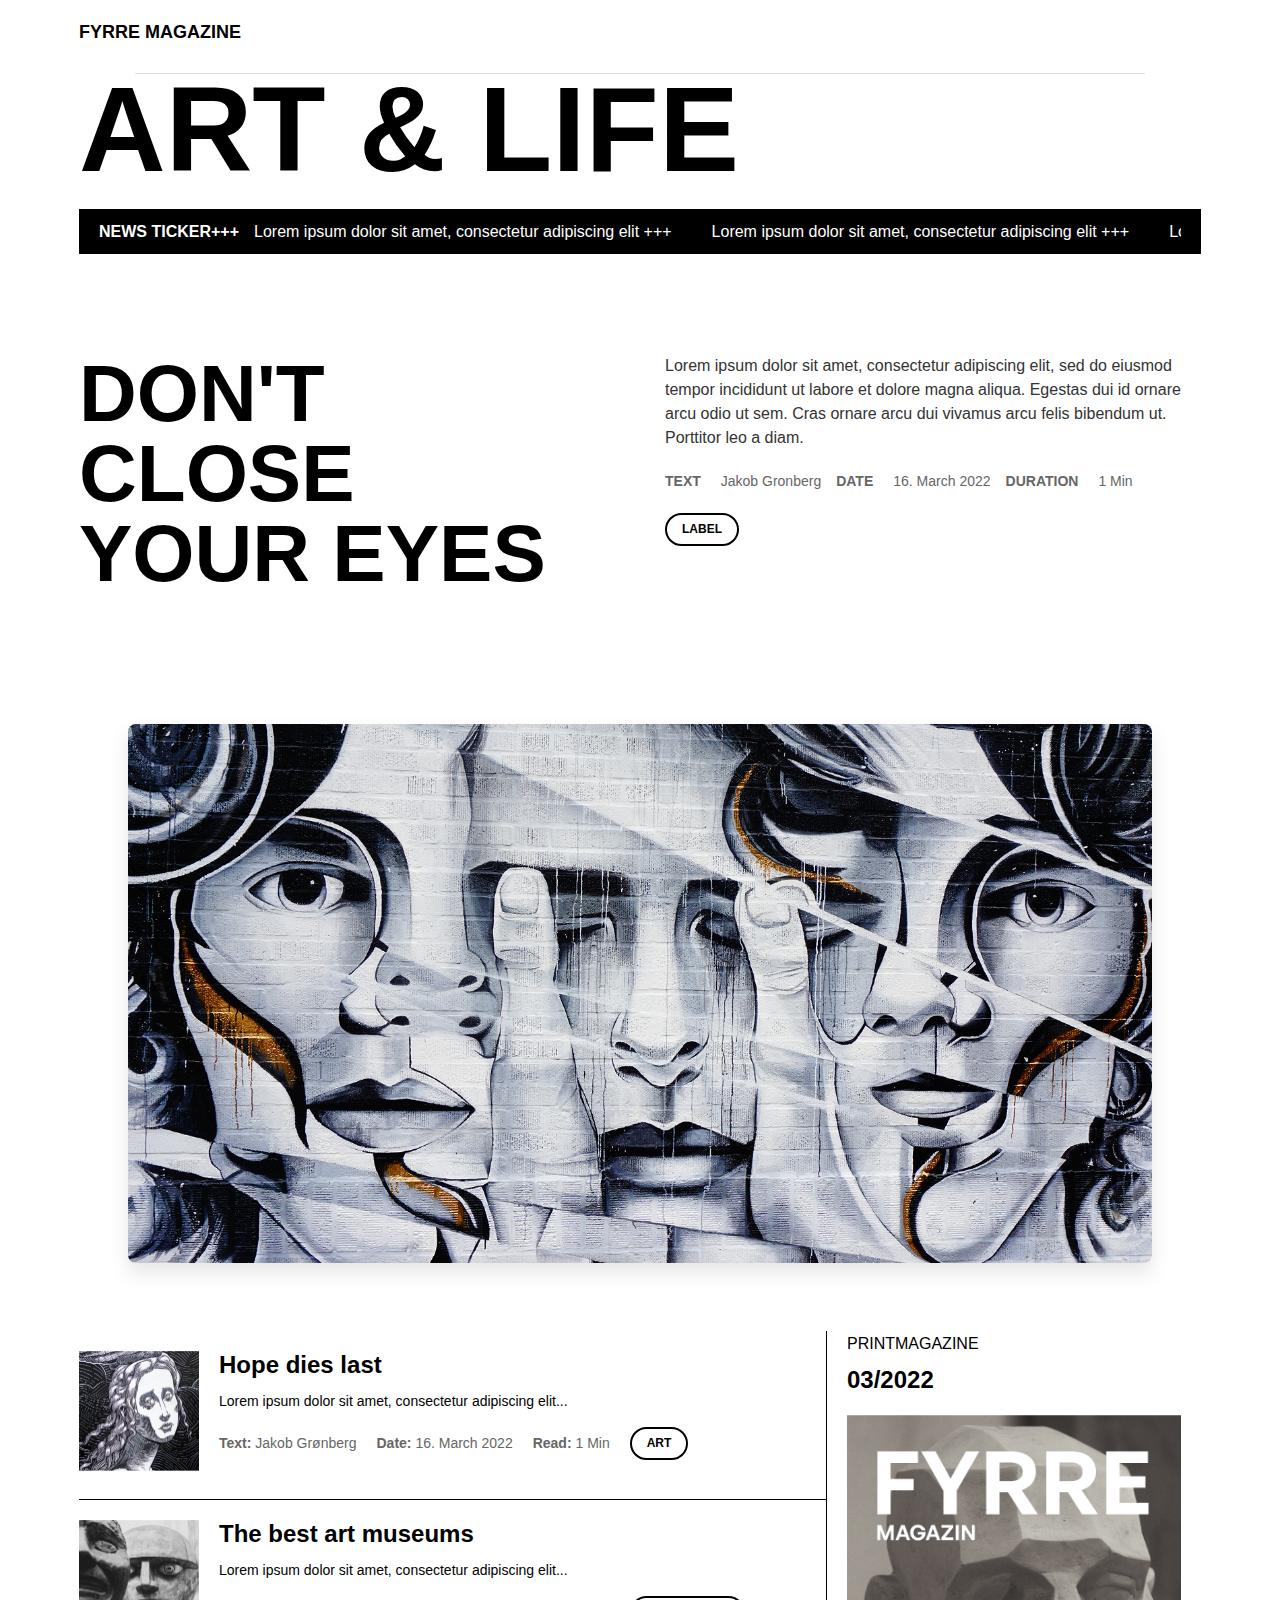
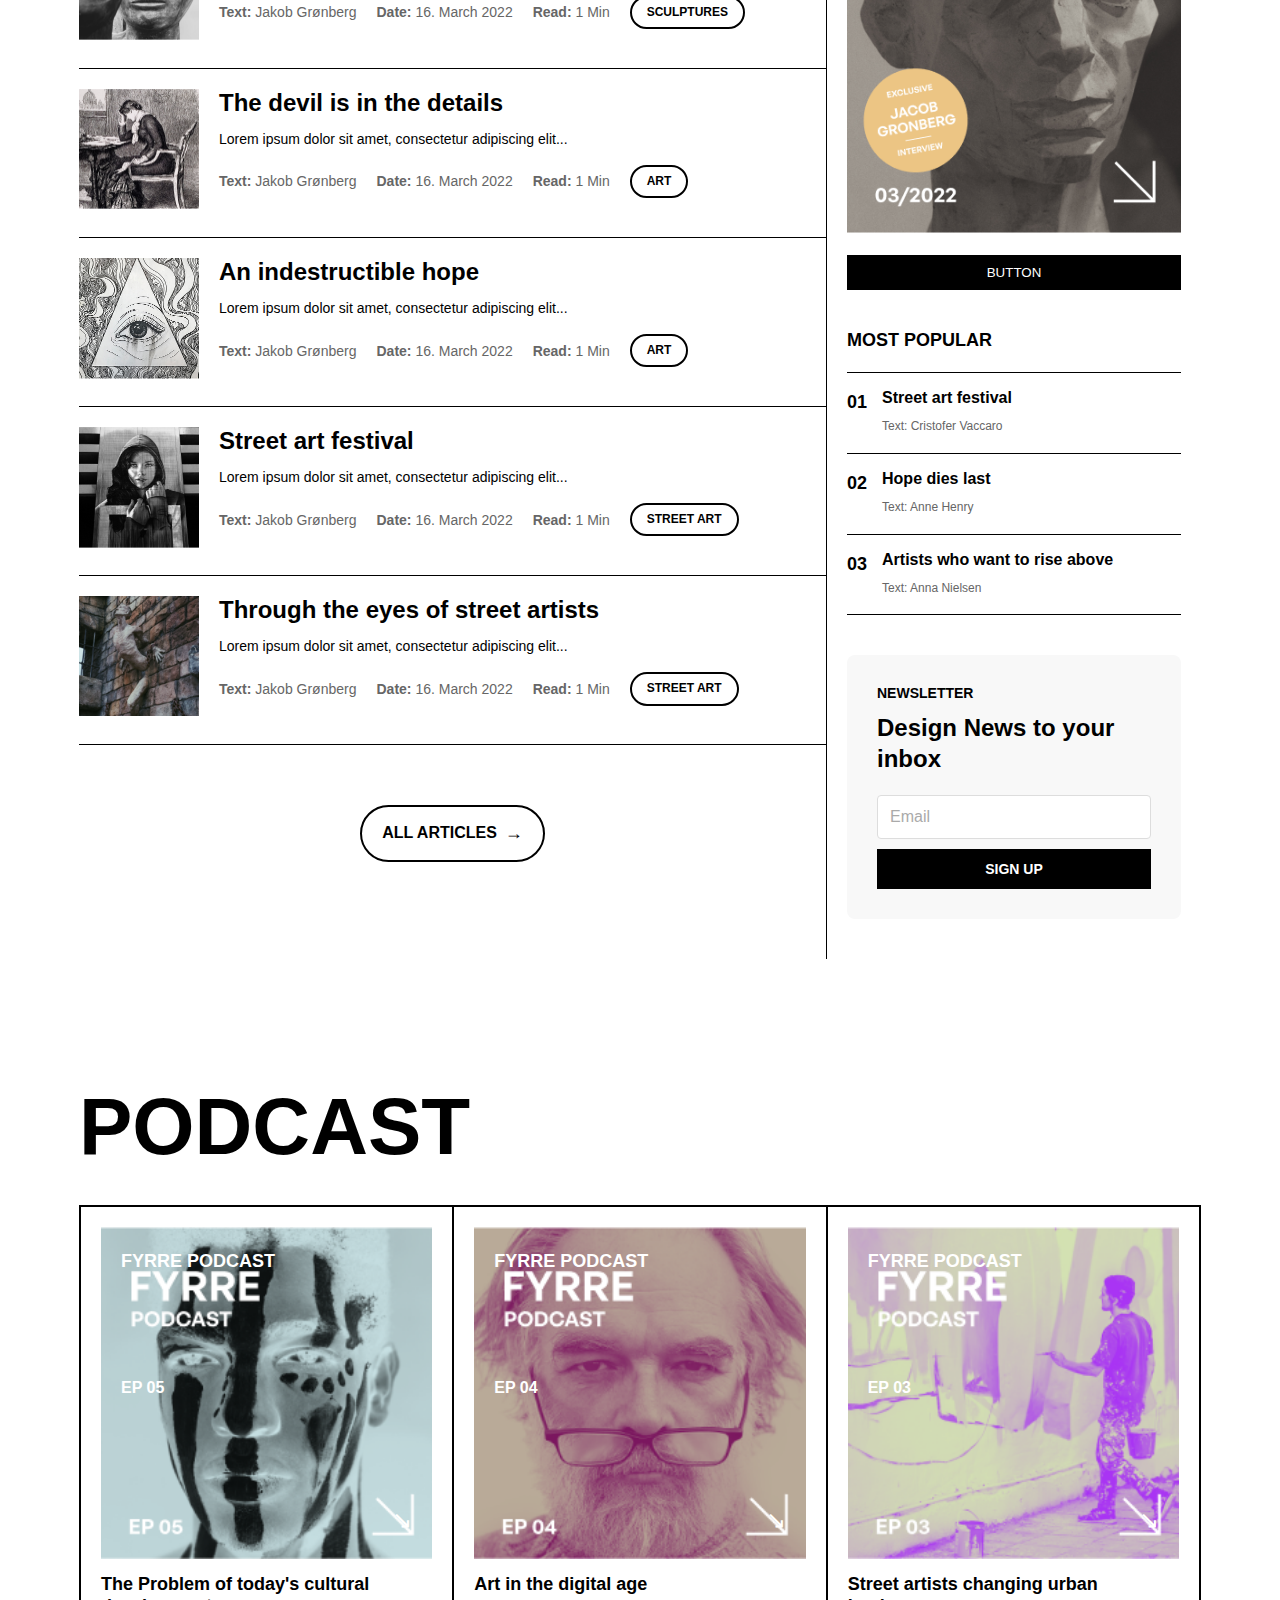
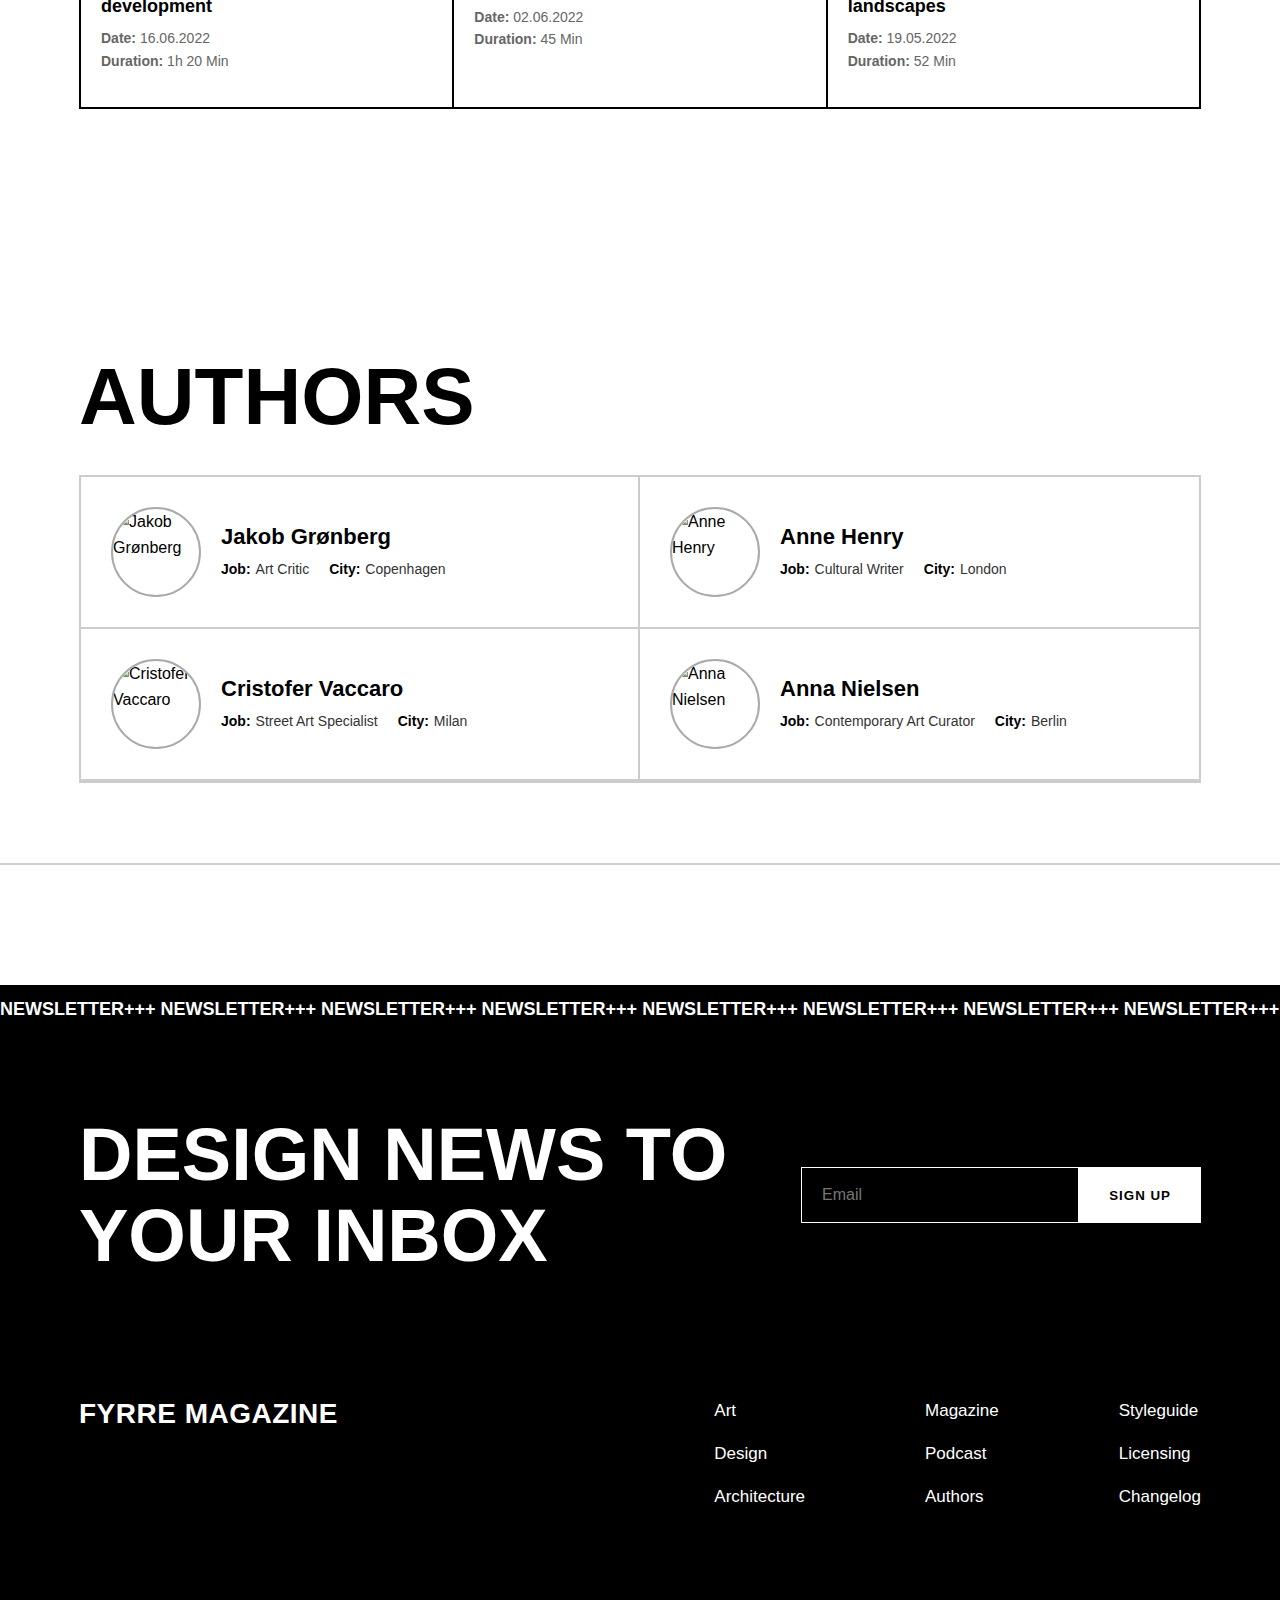
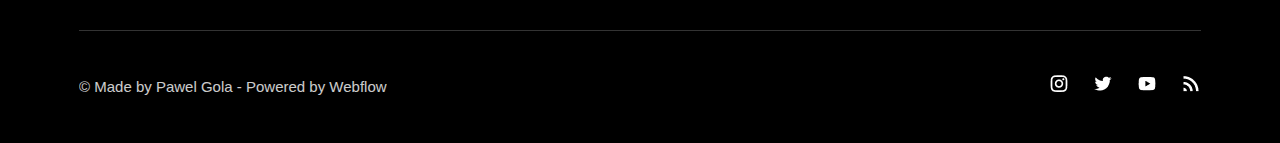
==== src/home/index.html @ f4414f81 "Update" ====
<!DOCTYPE html>
<html lang="en">
<head>
    <meta charset="UTF-8">
    <meta name="viewport" content="width=device-width, initial-scale=1.0">
    <title>FYRRE Magazine - Art & Life</title>
    <link rel="stylesheet" href="/assets/components/Footer.css">
    <link rel="stylesheet" href="https://cdnjs.cloudflare.com/ajax/libs/font-awesome/6.4.0/css/all.min.css">
    <link rel="stylesheet" href="style.css">
</head>
<body>
    <header class="site-header">
        <div class="container">
            <div class="logo">
                <h1>FYRRE MAGAZINE</h1>
            </div>
            <div class="main-title">
                <h1>ART & LIFE</h1>
            </div>
            <div class="news-ticker">
                <div class="ticker-container">
                    <div class="ticker-label">NEWS TICKER+++</div>
                    <div class="ticker-wrapper">
                        <div class="ticker-content">
                            <span>Lorem ipsum dolor sit amet, consectetur adipiscing elit +++</span>
                            <span>Lorem ipsum dolor sit amet, consectetur adipiscing elit +++</span>
                            <span>Lorem ipsum dolor sit amet, consectetur adipiscing elit +++</span>
                        </div>
                    </div>
                </div>
            </div>            
        </div>
    </header>

    <section class="lead-article">
        <div class="container">
            <div class="lead-text">
                <h1 class="headline">DON'T CLOSE<br>YOUR EYES</h1>
            </div>
            <div class="lead-content">
                <p class="article-description">
                    Lorem ipsum dolor sit amet, consectetur adipiscing elit, sed do eiusmod tempor incididunt 
                    ut labore et dolore magna aliqua. Egestas dui id ornare arcu odio ut sem. Cras ornare arcu 
                    dui vivamus arcu felis bibendum ut. Porttitor leo a diam.
                </p>
                <div class="article-meta">
                    <div class="meta-info">
                        <span class="meta-title">Text</span> Jakob Gronberg
                        <span class="meta-title">Date</span> 16. March 2022
                        <span class="meta-title">Duration</span> 1 Min
                    </div>
                    <a href="#" class="label-button">LABEL</a>
                </div>
            </div>
        </div>
    </section>

    <div class="image-container">
        <img src="/assets/images/mainpage1st.png" alt="Lead Article Image" class="lead-image">
    </div>

    <section class="articles-section">
        <div class="container">
            <div class="articles-grid">
                <div class="main-articles">
                    <article class="article-card">
                        <div class="article-image">
                            <img src="/assets/images/hopedieslast.png" alt="Hope dies last">
                        </div>
                        <div class="article-content">
                            <h3>Hope dies last</h3>
                            <p>Lorem ipsum dolor sit amet, consectetur adipiscing elit...</p>
                            <div class="article-meta">
                                <span class="meta-info"><strong>Text:</strong> Jakob Grønberg</span>
                                <span class="meta-info"><strong>Date:</strong> 16. March 2022</span>
                                <span class="meta-info"><strong>Read:</strong> 1 Min</span>
                                <a href="#" class="tag-button">ART</a>
                            </div>
                        </div>
                    </article>
                    <article class="article-card">
                        <div class="article-image">
                            <img src="/assets/images/thebestartmuseum.png" alt="The best art museums">
                        </div>
                        <div class="article-content">
                            <h3>The best art museums</h3>
                            <p>Lorem ipsum dolor sit amet, consectetur adipiscing elit...</p>
                            <div class="article-meta">
                                <span class="meta-info"><strong>Text:</strong> Jakob Grønberg</span>
                                <span class="meta-info"><strong>Date:</strong> 16. March 2022</span>
                                <span class="meta-info"><strong>Read:</strong> 1 Min</span>
                                <a href="#" class="tag-button">SCULPTURES</a>
                            </div>
                        </div>
                    </article>
                    <article class="article-card">
                        <div class="article-image">
                            <img src="/assets/images/thedevilinthedetails.png" alt="The devil is in the details">
                        </div>
                        <div class="article-content">
                            <h3>The devil is in the details</h3>
                            <p>Lorem ipsum dolor sit amet, consectetur adipiscing elit...</p>
                            <div class="article-meta">
                                <span class="meta-info"><strong>Text:</strong> Jakob Grønberg</span>
                                <span class="meta-info"><strong>Date:</strong> 16. March 2022</span>
                                <span class="meta-info"><strong>Read:</strong> 1 Min</span>
                                <a href="#" class="tag-button">ART</a>
                            </div>
                        </div>
                    </article>
                    <article class="article-card">
                        <div class="article-image">
                            <img src="/assets/images/anindestructiblehope.png" alt="An indestructible hope">
                        </div>
                        <div class="article-content">
                            <h3>An indestructible hope</h3>
                            <p>Lorem ipsum dolor sit amet, consectetur adipiscing elit...</p>
                            <div class="article-meta">
                                <span class="meta-info"><strong>Text:</strong> Jakob Grønberg</span>
                                <span class="meta-info"><strong>Date:</strong> 16. March 2022</span>
                                <span class="meta-info"><strong>Read:</strong> 1 Min</span>
                                <a href="#" class="tag-button">ART</a>
                            </div>
                        </div>
                    </article>
                    <article class="article-card">
                        <div class="article-image">
                            <img src="/assets/images/streetartfestival.png" alt="Street art festival">
                        </div>
                        <div class="article-content">
                            <h3>Street art festival</h3>
                            <p>Lorem ipsum dolor sit amet, consectetur adipiscing elit...</p>
                            <div class="article-meta">
                                <span class="meta-info"><strong>Text:</strong> Jakob Grønberg</span>
                                <span class="meta-info"><strong>Date:</strong> 16. March 2022</span>
                                <span class="meta-info"><strong>Read:</strong> 1 Min</span>
                                <a href="#" class="tag-button">STREET ART</a>
                            </div>
                        </div>
                    </article>
                    <article class="article-card">
                        <div class="article-image">
                            <img src="/assets/images/throughtheeyesofstreetartists.png" alt="Street art festival">
                        </div>
                        <div class="article-content">
                            <h3>Through the eyes of street artists</h3>
                            <p>Lorem ipsum dolor sit amet, consectetur adipiscing elit...</p>
                            <div class="article-meta">
                                <span class="meta-info"><strong>Text:</strong> Jakob Grønberg</span>
                                <span class="meta-info"><strong>Date:</strong> 16. March 2022</span>
                                <span class="meta-info"><strong>Read:</strong> 1 Min</span>
                                <a href="#" class="tag-button">STREET ART</a>
                            </div>
                        </div>
                    </article>
         
                    <div class="view-all-articles">
                        <a href="#" class="all-articles-btn">
                            <span class="all-text">ALL ARTICLES</span> <span class="arrow">→</span>
                        </a>
                    </div>
                </div>

                <aside class="sidebar">
                    <div class="magazine-cover">
                        <div class="issue-label">PRINTMAGAZINE</div>
                        <div class="issue-number">03/2022</div>
                        <img src="/assets/images/fyreemagazin.png" alt="FYRRE Magazine 03/2022">
                        <button class="btn">BUTTON</button>
                    </div>

                    <div class="popular-articles">
                        <h4>MOST POPULAR</h4>
                        <div class="popular-list">
                            <div class="popular-item">
                                <span class="number">01</span>
                                <div class="popular-content">
                                    <h5>Street art festival</h5>
                                    <span class="author">Text: Cristofer Vaccaro</span>
                                </div>
                            </div>
                            <div class="popular-item">
                                <span class="number">02</span>
                                <div class="popular-content">
                                    <h5>Hope dies last</h5>
                                    <span class="author">Text: Anne Henry</span>
                                </div>
                            </div>
                            <div class="popular-item">
                                <span class="number">03</span>
                                <div class="popular-content">
                                    <h5>Artists who want to rise above</h5>
                                    <span class="author">Text: Anna Nielsen</span>
                                </div>
                            </div>
                        </div>
                    </div>

                    <div class="newsletter">
                        <h4 class="newsletter-title">NEWSLETTER</h4>
                        <h3 class="newsletter-heading">Design News to your inbox</h3>
                        <form class="newsletter-form">
                            <input type="email" placeholder="Email" class="email-input">
                            <button type="submit" class="sign-up-btn">SIGN UP</button>
                        </form>
                    </div>
                </aside>
            </div>
        </div>
    </section>
    <section class="podcast-section">
        <div class="container">
            <div class="section-header">
                <h2>PODCAST</h2>
                <a href="#" class="view-all">ALL EPISODES →</a>
            </div>

            <div class="podcast-grid">
                <div class="podcast-card">
                    <div class="podcast-image">
                        <img src="/assets/images/theproblemoftodaysculturaldevelopment.png" alt="Episode 5">
                        <div class="podcast-overlay">
                            <div class="podcast-label">FYRRE PODCAST</div>
                            <div class="episode-number">EP 05</div>
                            <div class="arrow-icon">↘</div>
                        </div>
                    </div>
                    <div class="podcast-info">
                        <h3>The Problem of today's cultural development</h3>
                        <div class="podcast-meta">
                            <span class="meta-item"><strong>Date:</strong> 16.06.2022</span>
                            <span class="meta-item"><strong>Duration:</strong> 1h 20 Min</span>
                        </div>
                    </div>
                </div>

<div class="podcast-card">
    <div class="podcast-image">
        <img src="/assets/images/thehiddenmessagesofjacknielson.png" alt="Episode 4">
        <div class="podcast-overlay">
            <div class="podcast-label">FYRRE PODCAST</div>
            <div class="episode-number">EP 04</div>
            <div class="arrow-icon">↘</div>
        </div>
    </div>
    <div class="podcast-info">
        <h3>Art in the digital age</h3>
        <div class="podcast-meta">
            <span class="meta-item"><strong>Date:</strong> 02.06.2022</span>
            <span class="meta-item"><strong>Duration:</strong> 45 Min</span>
        </div>
    </div>
</div>

<div class="podcast-card">
    <div class="podcast-image">
        <img src="/assets/images/behindthescnesofthestreeartculture.png" alt="Episode 3">
        <div class="podcast-overlay">
            <div class="podcast-label">FYRRE PODCAST</div>
            <div class="episode-number">EP 03</div>
            <div class="arrow-icon">↘</div>
        </div>
    </div>
    <div class="podcast-info">
        <h3>Street artists changing urban landscapes</h3>
        <div class="podcast-meta">
            <span class="meta-item"><strong>Date:</strong> 19.05.2022</span>
            <span class="meta-item"><strong>Duration:</strong> 52 Min</span>
        </div>
    </div>
</div>
</div>
</div>
</section>

<section class="authors-section">
    <div class="container">
        <div class="section-header">
            <h2>AUTHORS</h2>
            <a href="#" class="view-all">VIEW ALL →</a>
        </div>

        <div class="authors-grid">
            <div class="author-card">
                <img src="/api/placeholder/90/90" alt="Jakob Grønberg">
                <div class="author-info">
                    <h3>Jakob Grønberg</h3>
                    <div class="author-meta">
                        <span data-label="Job">Art Critic</span>
                        <span data-label="City">Copenhagen</span>
                    </div>
                </div>
            </div>

            <div class="author-card">
                <img src="/api/placeholder/90/90" alt="Anne Henry">
                <div class="author-info">
                    <h3>Anne Henry</h3>
                    <div class="author-meta">
                        <span data-label="Job">Cultural Writer</span>
                        <span data-label="City">London</span>
                    </div>
                </div>
            </div>

            <div class="author-card">
                <img src="/api/placeholder/90/90" alt="Cristofer Vaccaro">
                <div class="author-info">
                    <h3>Cristofer Vaccaro</h3>
                    <div class="author-meta">
                        <span data-label="Job">Street Art Specialist</span>
                        <span data-label="City">Milan</span>
                    </div>
                </div>
            </div>

            <div class="author-card">
                <img src="/api/placeholder/90/90" alt="Anna Nielsen">
                <div class="author-info">
                    <h3>Anna Nielsen</h3>
                    <div class="author-meta">
                        <span data-label="Job">Contemporary Art Curator</span>
                        <span data-label="City">Berlin</span>
                    </div>
                </div>
            </div>
        </div>
    </div>
</section>

    <div id="footer-container"></div>

    <script>
        fetch('/assets/components/Header.html')
            .then(response => response.text())
            .then(data => {
                document.getElementById('header-container').innerHTML = data;
            })
            .catch(error => console.error('Error loading header:', error));

        fetch('/assets/components/Footer.html')
            .then(response => response.text())
            .then(data => {
                document.getElementById('footer-container').innerHTML = data;
            })
            .catch(error => console.error('Error loading footer:', error));
    </script>
</body>
</html>
---- assets/components/Footer.css ----
* {
    margin: 0;
    padding: 0;
    box-sizing: border-box;
}

a {
    text-decoration: none;
    color: #fff;
}

.newsletter-banner {
    background-color: #000;
    color: #fff;
    overflow: hidden;
    padding: 10px 0;
    white-space: nowrap;
    width: 100%;
}

.newsletter-repeating-text {
    font-size: 18px;
    font-weight: bold;
    animation: scrollText 30s linear infinite;
}

@keyframes scrollText {
    0% { transform: translateX(0); }
    100% { transform: translateX(-50%); }
}

.footer {
    background-color: #000;
    color: #fff;
    padding: 80px 0 40px;
    width: 100%;
    gap: 80px;
}

.container {
    max-width: 1400px;
    margin: 0 auto;
    padding: 0 80px;
}

.footer-main {
    display: flex;
    justify-content: space-between;
    align-items: center;
    margin-bottom: 120px;
}

.footer-headline h1 {
    font-size: 74px;
    font-weight: 800;
    line-height: 1.1;
    text-transform: uppercase;
    margin: 0;
}

.newsletter-signup {
    display: flex;
    min-width: 400px;
}

.newsletter-signup input {
    flex: 1;
    padding: 16px 20px;
    border: 1px solid #fff;
    background-color: transparent;
    color: #fff;
    font-size: 16px;
    height: 56px;
}

.newsletter-signup button {
    padding: 16px 30px;
    background-color: #fff;
    color: #000;
    border: none;
    cursor: pointer;
    font-weight: bold;
    text-transform: uppercase;
    letter-spacing: 1px;
    height: 56px;
}

.newsletter-signup button:hover {
    background-color: #f0f0f0;
}

.footer-nav {
    display: flex;
    justify-content: space-between;
    margin-bottom: 120px;
}

.footer-branding h2 {
    font-size: 28px;
    font-weight: bold;
    text-transform: uppercase;
    letter-spacing: 0.5px;
    margin: 0;
}

.footer-links {
    display: flex;
    gap: 120px;
}

.footer-links-column {
    display: flex;
    flex-direction: column;
    gap: 16px;
}

.footer-links-column a {
    font-size: 17px;
    transition: opacity 0.2s;
}

.footer-links-column a:hover {
    opacity: 0.7;
}

.footer-bottom {
    display: flex;
    justify-content: space-between;
    align-items: center;
    border-top: 1px solid #333;
    padding-top: 40px;
}

.footer-credits {
    font-size: 15px;
    opacity: 0.8;
}

.footer-social {
    display: flex;
    gap: 24px;
}

.footer-social a {
    font-size: 20px;
    transition: opacity 0.2s;
}

.footer-social a:hover {
    opacity: 0.7;
}

@media (max-width: 1200px) {
    .container {
        padding: 0 60px;
    }
    
    .footer-headline h1 {
        font-size: 60px;
    }
    
    .footer-links {
        gap: 80px;
    }
}

@media (max-width: 992px) {
    .container {
        padding: 0 40px;
    }
    
    .footer-headline h1 {
        font-size: 48px;
    }
    
    .footer-main {
        flex-direction: column;
        align-items: flex-start;
        gap: 40px;
        margin-bottom: 80px;
    }
    
    .newsletter-signup {
        width: 100%;
        min-width: unset;
    }
    
    .footer-links {
        gap: 60px;
    }
}

@media (max-width: 768px) {
    .container {
        padding: 0 20px;
    }
    
    .footer-headline h1 {
        font-size: 36px;
    }
    
    .footer-nav {
        flex-direction: column;
        gap: 40px;
        margin-bottom: 80px;
    }
    
    .footer-links {
        flex-direction: column;
        gap: 40px;
        margin-top: 30px;
    }
    
    .footer-bottom {
        flex-direction: column;
        gap: 30px;
        text-align: center;
    }
}

@media (max-width: 480px) {
    .footer-headline h1 {
        font-size: 32px;
    }
    
    .newsletter-signup {
        flex-direction: column;
        gap: 10px;
    }
    
    .newsletter-signup button {
        width: 100%;
    }
}
---- src/home/style.css ----
* {
            margin: 0;
            padding: 0;
            box-sizing: border-box;
        }

        body {
            font-family: -apple-system, BlinkMacSystemFont, 'Segoe UI', Roboto, Helvetica, Arial, sans-serif;
            line-height: 1.6;
        }

        .container {
            width: 90%;
            max-width: 1400px;
            margin: 0 auto;
            padding: 0 15px;
        }

        h1, h2, h3, h4, h5, h6 {
            font-weight: 700;
            line-height: 1.2;
        }

        a {
            text-decoration: none;
        }

        img {
            max-width: 100%;
            height: auto;
        }

        .site-header {
            padding: 20px 0;
        }

        .logo {
            width: 100%;
            text-align: left;
            padding-bottom: 10px;
            position: relative;
        }

        .logo h1 {
            font-size: 18px;
            font-weight: 700;
            margin-bottom: 10px;
            display: inline-block;
            padding-bottom: 5px;
        }

        .logo::after {
            content: "";
            display: block;
            width: 90%;
            max-width: 1400px;
            height: 1px;
            background-color: #e0e0e0;
            position: absolute;
            left: 50%;
            transform: translateX(-50%);
            bottom: -5px;
        }

        .main-title h1 {
            font-size: 120px;
            font-weight: 900;
            line-height: 1;
            margin-bottom: 20px;
        }

        .news-ticker {
            display: flex;
            align-items: center;
            background-color: #000;
            color: #fff;
            padding: 10px 20px;
            overflow: hidden;
            width: 100%;
            white-space: nowrap;
            position: relative;
        }

        .ticker-container {
            display: flex;
            align-items: center;
            width: 100%;
        }

        .ticker-label {
            font-weight: 700;
            margin-right: 15px;
            flex-shrink: 0;
        }

        .ticker-wrapper {
            width: 100%;
            overflow: hidden;
            position: relative;
        }

        .ticker-content {
            display: flex;
            gap: 40px;
            animation: ticker-scroll 15s linear infinite;
            min-width: max-content;
        }

        .ticker-content span {
            display: inline-block;
            white-space: nowrap;
        }

        @keyframes ticker-scroll {
            0% { transform: translateX(100%); }
            100% { transform: translateX(-100%); }
        }

        .section-header {
            display: flex;
            justify-content: space-between;
            align-items: center;
            margin-bottom: 30px;
            padding-top: 60px;
        }

        .section-header h2 {
            font-size: 80px;
            font-weight: 900;
        }

        .view-all {
            font-size: 16px;
            font-weight: 500;
        }

        .authors-section {
            margin: 120px 0;
            border-bottom: 2px solid #ccc;
            padding-bottom: 80px;
        }

        .authors-grid {
            display: grid;
            grid-template-columns: repeat(2, 1fr);
            gap: 0;
            border: 2px solid #ccc;
        }

        .author-card {
            display: flex;
            align-items: center;
            gap: 20px;
            padding: 30px;
            border-bottom: 2px solid #ccc;
        }

        .author-card:nth-child(odd) {
            border-right: 2px solid #ccc;
        }

        .author-card img {
            width: 90px;
            height: 90px;
            border-radius: 50%;
            object-fit: cover;
            border: 2px solid #aaa;
        }

        .author-info {
            flex: 1;
        }

        .author-card h3 {
            font-size: 22px;
            font-weight: bold;
            margin-bottom: 8px;
        }

        .author-meta {
            display: flex;
            gap: 20px;
            font-size: 14px;
            color: #333;
        }

        .author-meta span {
            display: flex;
            gap: 5px;
            font-weight: 500;
        }

        .author-meta span::before {
            content: attr(data-label) ": ";
            font-weight: 700;
            color: #000;
        }

        .podcast-section {
            padding: 60px 0;
            background-color: #fff;
        }

        .podcast-grid {
            display: grid;
            grid-template-columns: repeat(3, 1fr);
            gap: 0;
            border-top: 2px solid #000;
            border-left: 2px solid #000;
        }

        .podcast-card {
            background: #fff;
            border-right: 2px solid #000;
            border-bottom: 2px solid #000;
            padding: 20px;
            display: flex;
            flex-direction: column;
        }

        .podcast-image {
            position: relative;
            overflow: hidden;
            margin-bottom: 15px;
        }

        .podcast-image img {
            width: 100%;
            display: block;
        }

        .podcast-overlay {
            position: absolute;
            top: 0;
            left: 0;
            width: 100%;
            height: 100%;
            display: flex;
            flex-direction: column;
            justify-content: space-between;
            padding: 20px;
            color: white;
        }

        .podcast-label {
            font-size: 18px;
            font-weight: 700;
        }

        .episode-number {
            font-size: 16px;
            font-weight: 700;
        }

        .arrow-icon {
            align-self: flex-end;
            font-size: 24px;
        }

        .podcast-info {
            padding: 0 0 15px 0;
        }

        .podcast-info h3 {
            font-size: 18px;
            margin-bottom: 10px;
        }

        .podcast-meta {
            display: flex;
            flex-direction: column;
            font-size: 14px;
            color: #666;
        }

        .articles-section {
            margin-top: 40px;
        }

        .articles-grid {
            display: grid;
            grid-template-columns: 2fr 1fr;
            gap: 0;
            margin-top: 60px;
        }

        .main-articles {
            border-right: 1px solid #000;
        }

        .article-card {
            display: flex;
            padding: 20px 0;
            border-bottom: 1px solid #000;
        }

        .article-image {
            width: 120px;
            margin-right: 20px;
        }

        .article-content {
            flex: 1;
            position: relative;
        }

        .article-content h3 {
            font-size: 24px;
            margin-bottom: 10px;
        }

        .article-content p {
            margin-bottom: 15px;
            font-size: 14px;
        }

        .article-meta {
            display: flex;
            align-items: center;
            justify-content: flex-start;
            gap: 20px;
            font-size: 14px;
            color: #666;
            flex-wrap: wrap;
        }

        .meta-info {
            font-size: 14px;
            color: #666;
        }

        .tag-button {
            display: inline-flex;
            align-items: center;
            justify-content: center;
            padding: 5px 15px;
            font-size: 12px;
            font-weight: 700;
            text-transform: uppercase;
            color: #000;
            border: 2px solid #000;
            border-radius: 20px;
            text-decoration: none;
            transition: all 0.3s ease;
        }

        .tag-button:hover {
            background: #000;
            color: #fff;
        }

        .sidebar {
            padding: 0 20px;
        }

        .magazine-cover {
            position: relative;
            margin-bottom: 40px;
        }

        .issue-label {
            margin-bottom: 5px;
            font-weight: 500;
        }

        .issue-number {
            font-size: 24px;
            font-weight: 700;
            margin-bottom: 15px;
        }

        .magazine-info {
            position: absolute;
            top: 40px;
            left: 20px;
            color: white;
        }

        .btn {
            display: block;
            width: 100%;
            background-color: #000;
            color: white;
            border: none;
            padding: 10px;
            margin-top: 15px;
            cursor: pointer;
            font-weight: 500;
        }

        .popular-articles {
            margin-bottom: 40px;
        }

        .popular-articles h4 {
            font-size: 18px;
            margin-bottom: 20px;
        }

        .popular-list {
            border-top: 1px solid #000;
        }

        .popular-item {
            display: flex;
            padding: 15px 0;
            border-bottom: 1px solid #000;
        }

        .number {
            font-size: 18px;
            font-weight: 700;
            margin-right: 15px;
        }

        .popular-content h5 {
            font-size: 16px;
            margin-bottom: 5px;
        }

        .popular-content .author {
            font-size: 12px;
            color: #666;
        }

        .newsletter {
            background-color: #f8f8f8;
            padding: 30px;
            border-radius: 8px;
            text-align: left;
            max-width: 350px;
            margin-bottom: 40px;
        }

        .newsletter-title {
            font-size: 14px;
            font-weight: 700;
            text-transform: uppercase;
            color: #000;
            margin-bottom: 10px;
        }

        .newsletter-heading {
            font-size: 24px;
            font-weight: 900;
            line-height: 1.3;
            margin-bottom: 20px;
            color: #000;
        }

        .newsletter-form {
            display: flex;
            flex-direction: column;
            gap: 10px;
        }

        .email-input {
            width: 100%;
            padding: 12px;
            border: 1px solid #ddd;
            font-size: 16px;
            background-color: #fff;
            border-radius: 4px;
            outline: none;
        }

        .email-input::placeholder {
            color: #aaa;
        }

        .sign-up-btn {
            background-color: #000;
            color: #fff;
            padding: 12px;
            font-size: 14px;
            font-weight: 700;
            text-transform: uppercase;
            border: none;
            cursor: pointer;
            transition: all 0.3s ease;
        }

        .sign-up-btn:hover {
            background-color: #333;
        }

        .view-all-articles {
            text-align: center;
            margin-top: 40px;
            padding-top: 20px;
        }

        .all-articles-btn {
            display: inline-flex;
            align-items: center;
            gap: 8px;
            font-size: 16px;
            font-weight: 700;
            text-transform: uppercase;
            text-decoration: none;
            color: #000;
            border: 2px solid #000;
            padding: 12px 20px;
            border-radius: 30px;
            transition: all 0.3s ease;
        }

        .all-articles-btn .arrow {
            font-size: 18px;
            transition: transform 0.3s ease;
        }

        .all-articles-btn:hover {
            background-color: #000;
            color: #fff;
        }

        .all-articles-btn:hover .arrow {
            transform: translateX(5px);
        }

        .all-articles-link {
            font-size: 16px;
            font-weight: 500;
        }

        .lead-article {
            display: flex;
            flex-direction: column;
            align-items: center;
            padding: 80px 0;
            background-color: #fff;
            width: 100%;
        }

        .lead-article .container {
            display: flex;
            max-width: 1400px;
            width: 90%;
            align-items: flex-start;
            justify-content: space-between;
            gap: 50px;
        }

        .lead-article .lead-text {
            flex: 1;
        }

        .lead-article .headline {
            font-size: 80px;
            font-weight: 900;
            line-height: 1;
            margin: 0;
            text-transform: uppercase;
        }

        .lead-article .lead-content {
            flex: 1;
            max-width: 550px;
        }

        .lead-article .article-description {
            font-size: 16px;
            color: #333;
            line-height: 1.5;
            margin-bottom: 20px;
        }

        .lead-article .article-meta {
            display: flex;
            align-items: center;
            justify-content: space-between;
            width: 100%;
            font-size: 14px;
            color: #666;
            gap: 20px;
        }

        .lead-article .meta-info {
            display: flex;
            align-items: center;
            gap: 15px;
        }

        .lead-article .meta-title {
            font-weight: 700;
            text-transform: uppercase;
            margin-right: 5px;
        }

        .label-button {
            display: inline-flex;
            align-items: center;
            justify-content: center;
            padding: 5px 15px;
            font-size: 12px;
            font-weight: 700;
            text-transform: uppercase;
            color: #000;
            border: 2px solid #000;
            border-radius: 20px;
            text-decoration: none;
            transition: all 0.3s ease;
        }

        .label-button:hover {
            background: #000;
            color: #fff;
        }

        .image-container {
            margin-top: 50px;
            text-align: center;
        }

        .lead-image {
            max-width: 80%;
            height: auto;
            border-radius: 8px;
            box-shadow: 0 10px 20px rgba(0, 0, 0, 0.1);
        }

        @media (max-width: 1200px) {
            .main-title h1 {
                font-size: 80px;
            }
            
            .section-header h2 {
                font-size: 60px;
            }
            
            .lead-article .headline {
                font-size: 60px;
            }
        }

        @media (max-width: 1024px) {
            .podcast-grid {
                grid-template-columns: repeat(2, 1fr);
            }
            
            .authors-grid {
                grid-template-columns: 1fr;
            }
            
            .author-card:nth-child(odd) {
                border-right: none;
            }
        }

        @media (max-width: 992px) {
            .lead-article .container {
                flex-direction: column;
                text-align: left;
                gap: 20px;
            }

            .lead-article .article-meta {
                flex-wrap: wrap;
            }

            .label-button {
                margin-left: 0;
                margin-top: 10px;
            }

            .lead-image {
                max-width: 100%;
            }
        }

        @media (max-width: 768px) {
            .main-title h1 {
                font-size: 50px;
            }
            
            .section-header h2 {
                font-size: 40px;
            }
            
            .podcast-grid {
                grid-template-columns: 1fr;
            }
            
            .articles-grid {
                grid-template-columns: 1fr;
            }
            
            .main-articles {
                border-right: none;
            }
            
            .lead-article .headline {
                font-size: 40px;
            }

            .lead-article .article-meta {
                flex-direction: column;
                align-items: flex-start;
                gap: 10px;
            }
            
            .article-card {
                flex-direction: column;
            }
            
            .article-image {
                width: 100%;
                margin-right: 0;
                margin-bottom: 15px;
            }
        }

        @media (max-width: 480px) {
            .main-title h1 {
                font-size: 36px;
            }
            
            .section-header h2 {
                font-size: 30px;
            }
            
            .author-card {
                padding: 15px;
            }
            
            .lead-article .headline {
                font-size: 30px;
            }
        }
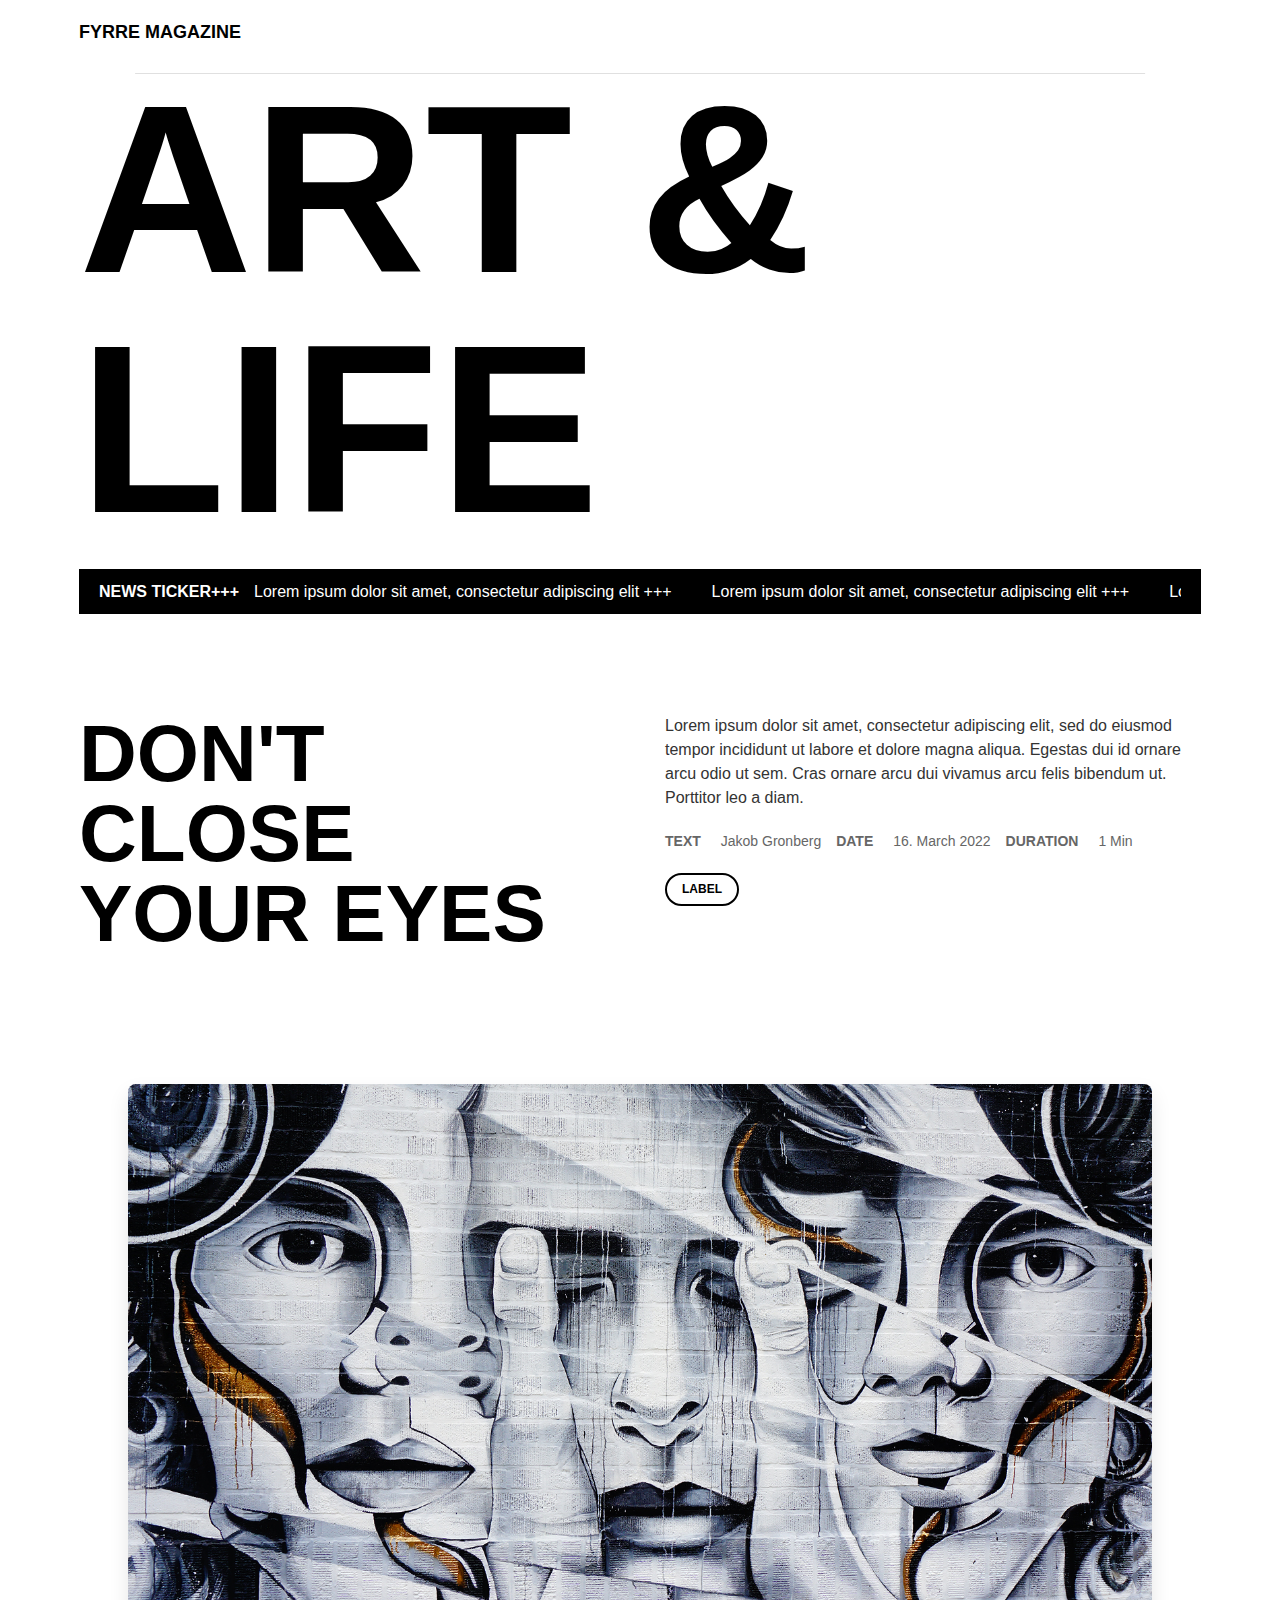
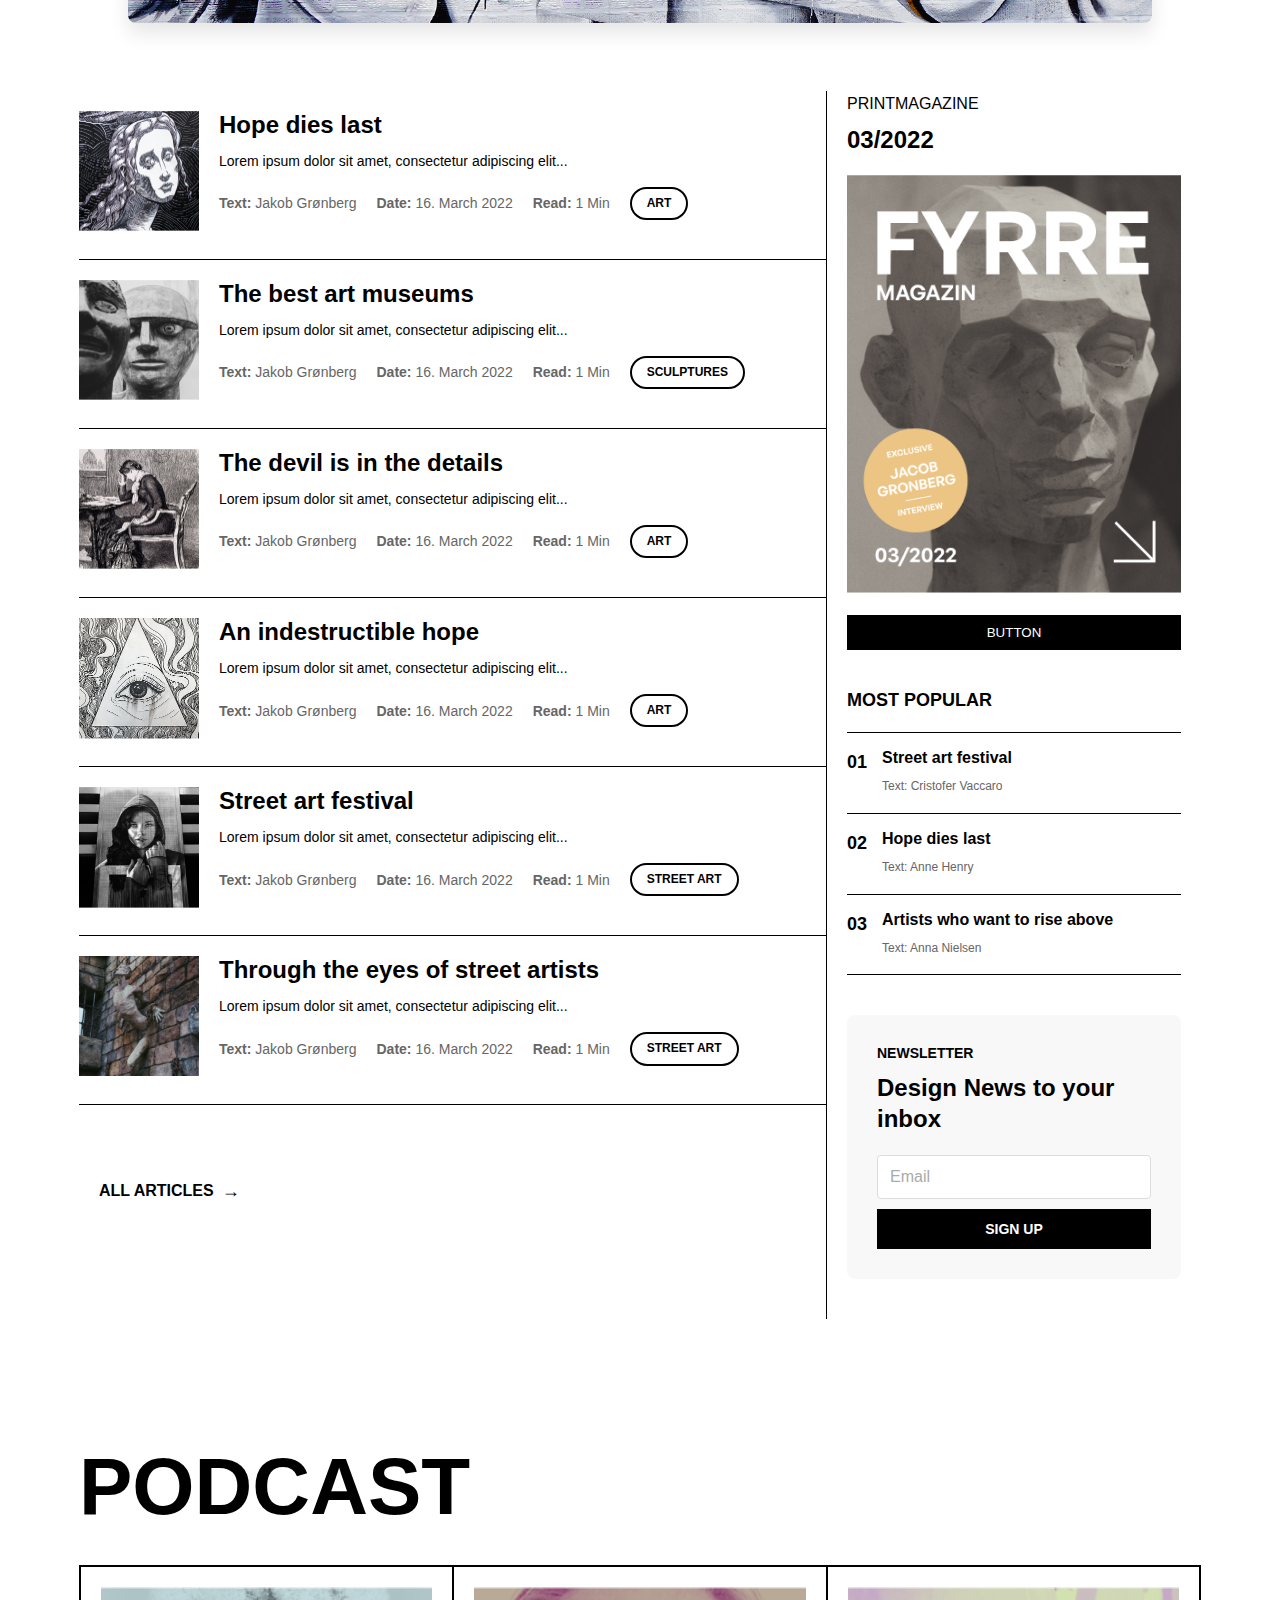
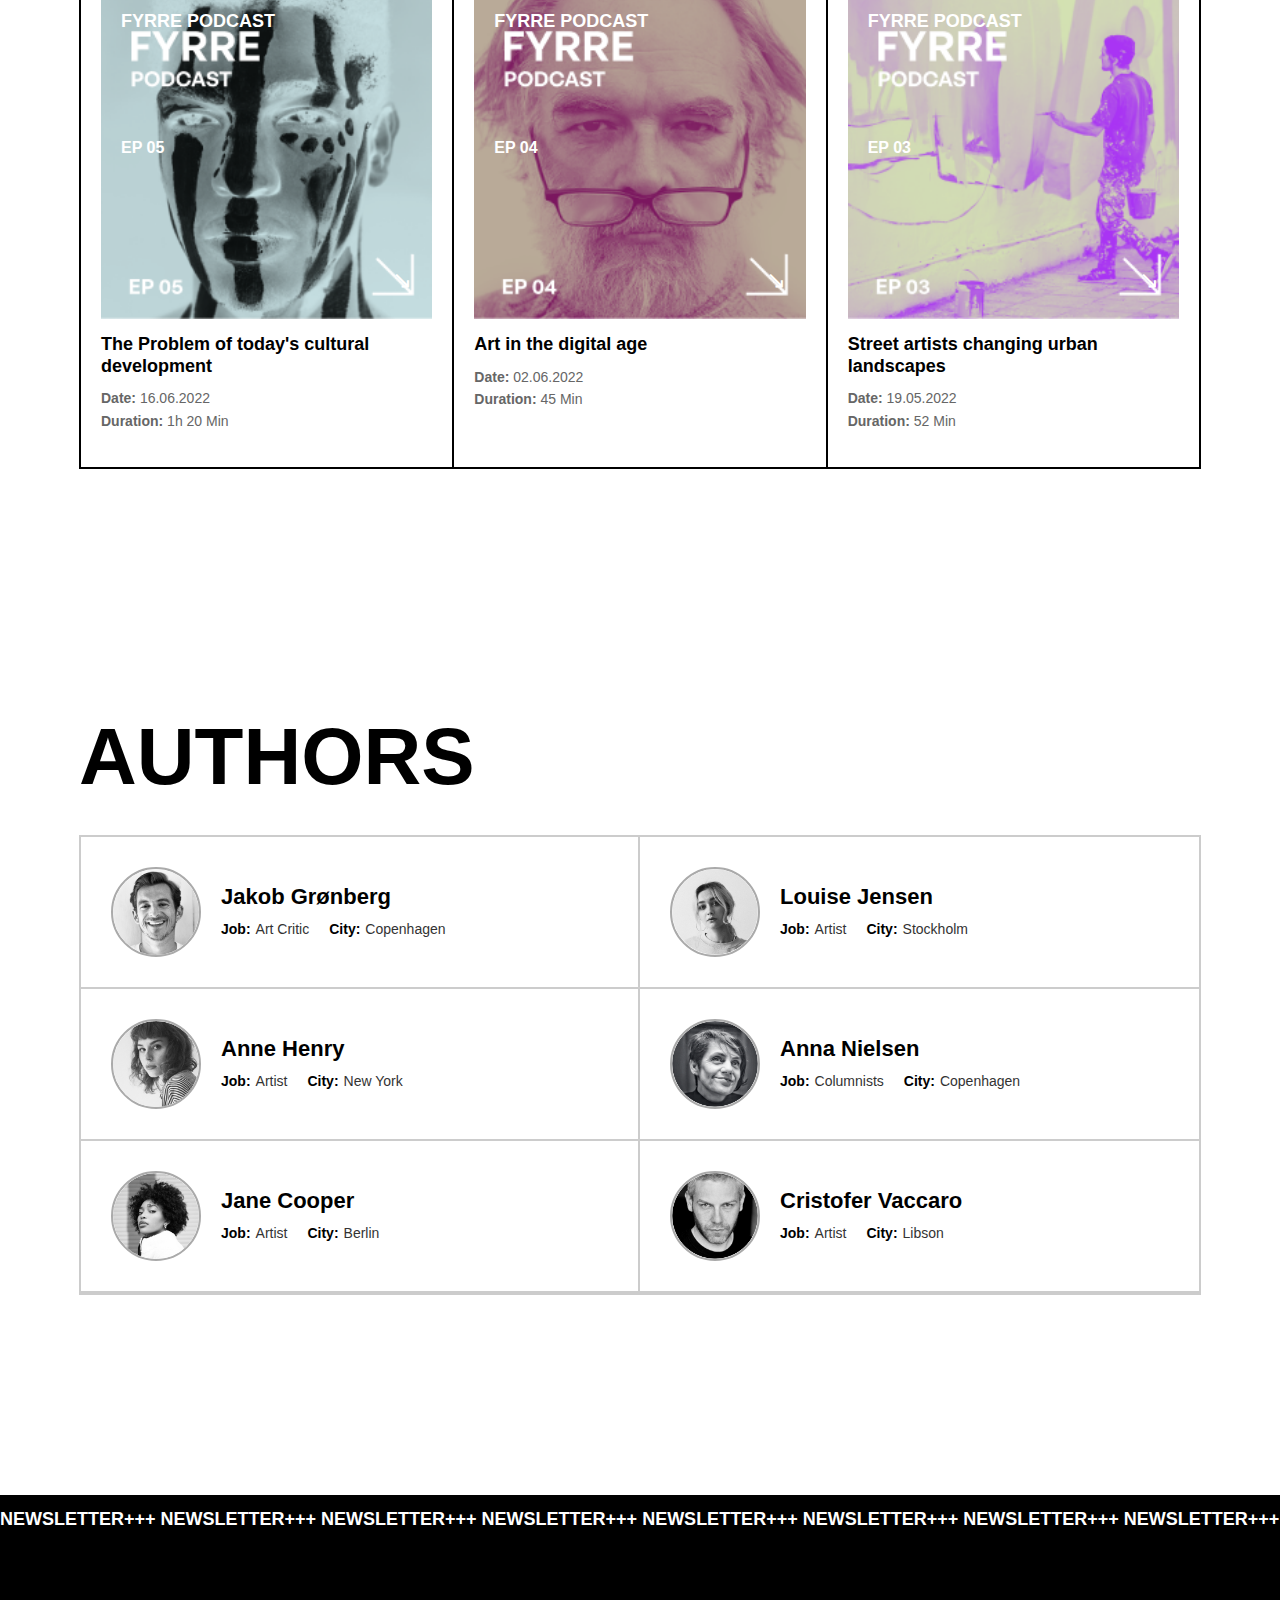
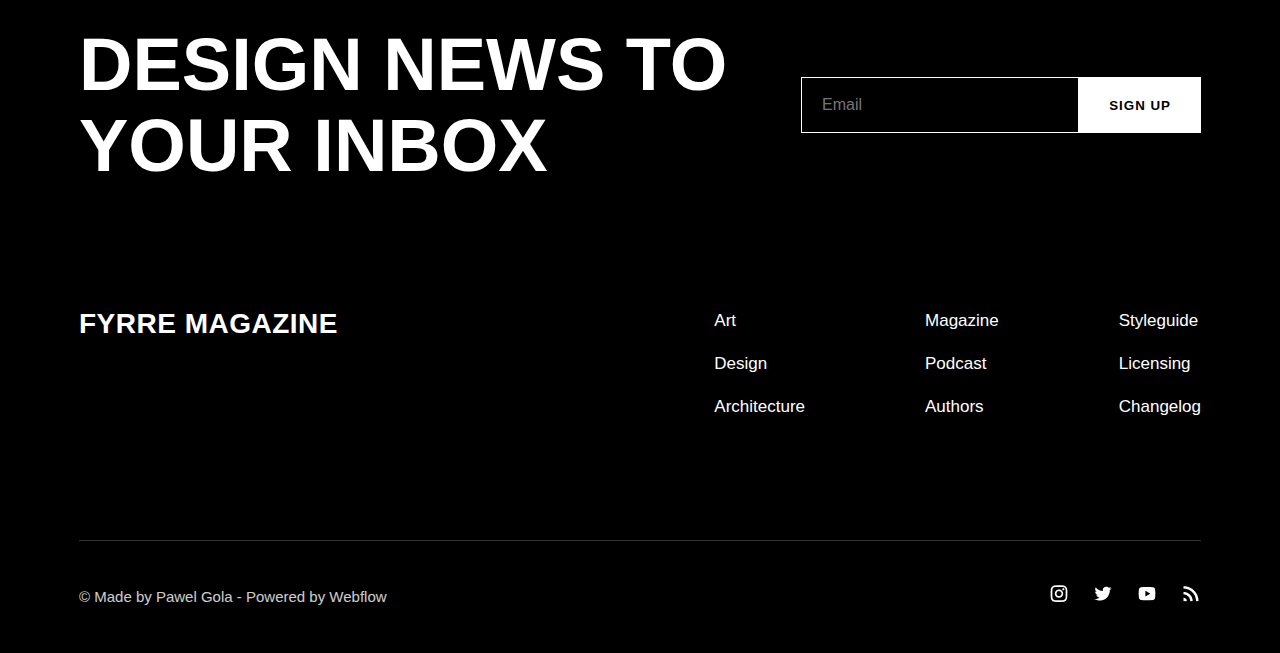
==== commit e444879f: "Uptade new" ====
--- a/src/home/index.html
+++ b/src/home/index.html
@@ -154,7 +154,7 @@
                         </div>
                     </article>
          
-                    <div class="view-all-articles">
+                    <div class="view-all-articles-btn">
                         <a href="#" class="all-articles-btn">
                             <span class="all-text">ALL ARTICLES</span> <span class="arrow">→</span>
                         </a>
@@ -282,7 +282,7 @@
 
         <div class="authors-grid">
             <div class="author-card">
-                <img src="/api/placeholder/90/90" alt="Jakob Grønberg">
+                <img src="/assets/images/Jakob Grønberg.png" alt="Jakob Grønberg">
                 <div class="author-info">
                     <h3>Jakob Grønberg</h3>
                     <div class="author-meta">
@@ -293,34 +293,54 @@
             </div>
 
             <div class="author-card">
-                <img src="/api/placeholder/90/90" alt="Anne Henry">
+                <img src="/assets/images/Louise Jensen.png" alt="Anne Henry">
+                <div class="author-info">
+                    <h3>Louise Jensen</h3>
+                    <div class="author-meta">
+                        <span data-label="Job">Artist</span>
+                        <span data-label="City">Stockholm</span>
+                    </div>
+                </div>
+            </div>
+
+            <div class="author-card">
+                <img src="/assets/images/Anne Henry.png" alt="Cristofer Vaccaro">
                 <div class="author-info">
                     <h3>Anne Henry</h3>
                     <div class="author-meta">
-                        <span data-label="Job">Cultural Writer</span>
-                        <span data-label="City">London</span>
-                    </div>
-                </div>
-            </div>
-
-            <div class="author-card">
-                <img src="/api/placeholder/90/90" alt="Cristofer Vaccaro">
+                        <span data-label="Job">Artist</span>
+                        <span data-label="City">New York</span>
+                    </div>
+                </div>
+            </div>
+
+            <div class="author-card">
+                <img src="/assets/images/Anna Nielsen.png" alt="Anna Nielsen">
+                <div class="author-info">
+                    <h3>Anna Nielsen</h3>
+                    <div class="author-meta">
+                        <span data-label="Job">Columnists</span>
+                        <span data-label="City">Copenhagen</span>
+                    </div>
+                </div>
+            </div>
+            <div class="author-card">
+                <img src="/assets/images/Jane Cooper.png" alt="Anna Nielsen">
+                <div class="author-info">
+                    <h3>Jane Cooper</h3>
+                    <div class="author-meta">
+                        <span data-label="Job">Artist</span>
+                        <span data-label="City">Berlin</span>
+                    </div>
+                </div>
+            </div>
+            <div class="author-card">
+                <img src="/assets/images/Cristofer Vaccaro.png" alt="Anna Nielsen">
                 <div class="author-info">
                     <h3>Cristofer Vaccaro</h3>
                     <div class="author-meta">
-                        <span data-label="Job">Street Art Specialist</span>
-                        <span data-label="City">Milan</span>
-                    </div>
-                </div>
-            </div>
-
-            <div class="author-card">
-                <img src="/api/placeholder/90/90" alt="Anna Nielsen">
-                <div class="author-info">
-                    <h3>Anna Nielsen</h3>
-                    <div class="author-meta">
-                        <span data-label="Job">Contemporary Art Curator</span>
-                        <span data-label="City">Berlin</span>
+                        <span data-label="Job">Artist</span>
+                        <span data-label="City">Libson</span>
                     </div>
                 </div>
             </div>
--- a/src/home/style.css
+++ b/src/home/style.css
@@ -63,7 +63,9 @@
         }
 
         .main-title h1 {
-            font-size: 120px;
+            display: flex;
+            justify-content: center;
+            font-size: 240px;
             font-weight: 900;
             line-height: 1;
             margin-bottom: 20px;
@@ -136,7 +138,6 @@
 
         .authors-section {
             margin: 120px 0;
-            border-bottom: 2px solid #ccc;
             padding-bottom: 80px;
         }
 
@@ -488,6 +489,11 @@
             text-align: center;
             margin-top: 40px;
             padding-top: 20px;
+        } 
+
+        .view-all-articles-btn {
+            margin-top: 40px;
+            padding-top: 20px;
         }
 
         .all-articles-btn {
@@ -499,7 +505,6 @@
             text-transform: uppercase;
             text-decoration: none;
             color: #000;
-            border: 2px solid #000;
             padding: 12px 20px;
             border-radius: 30px;
             transition: all 0.3s ease;
@@ -713,7 +718,7 @@
 
         @media (max-width: 480px) {
             .main-title h1 {
-                font-size: 36px;
+                font-size: 60px;
             }
             
             .section-header h2 {
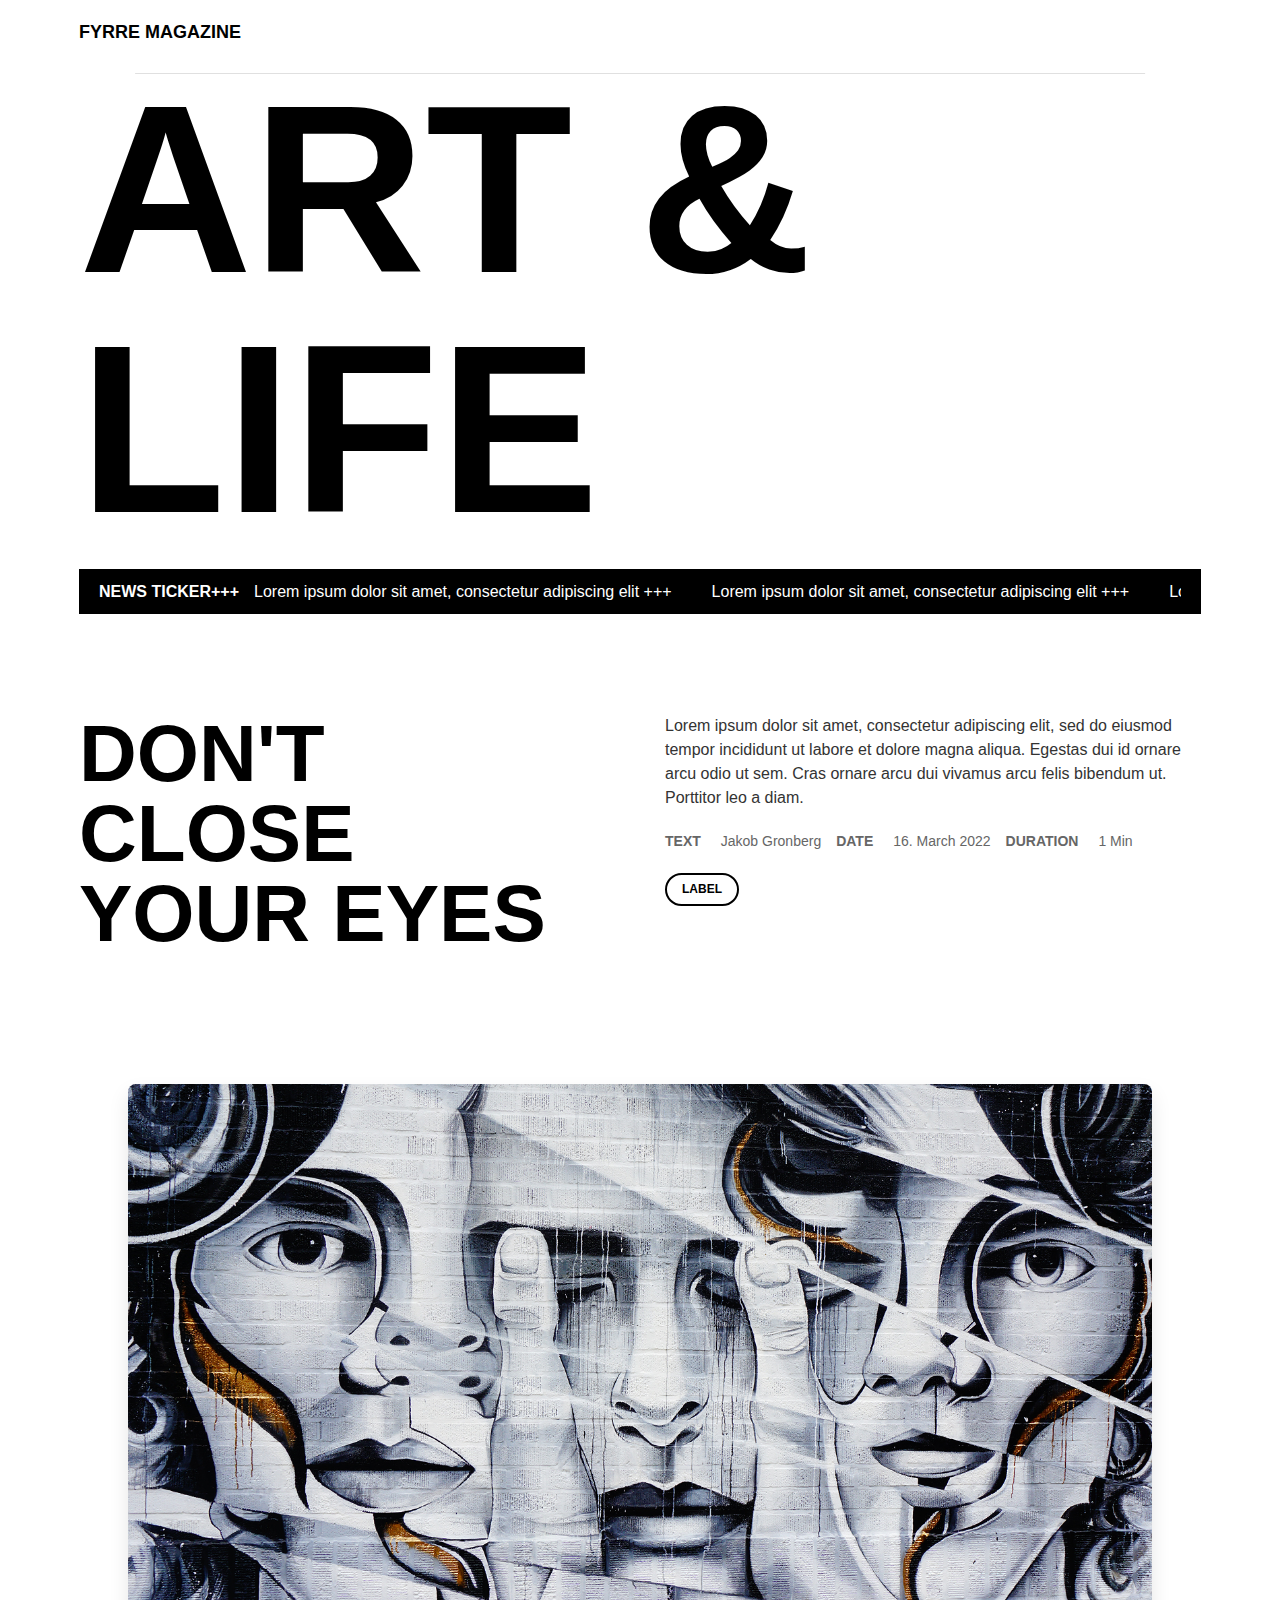
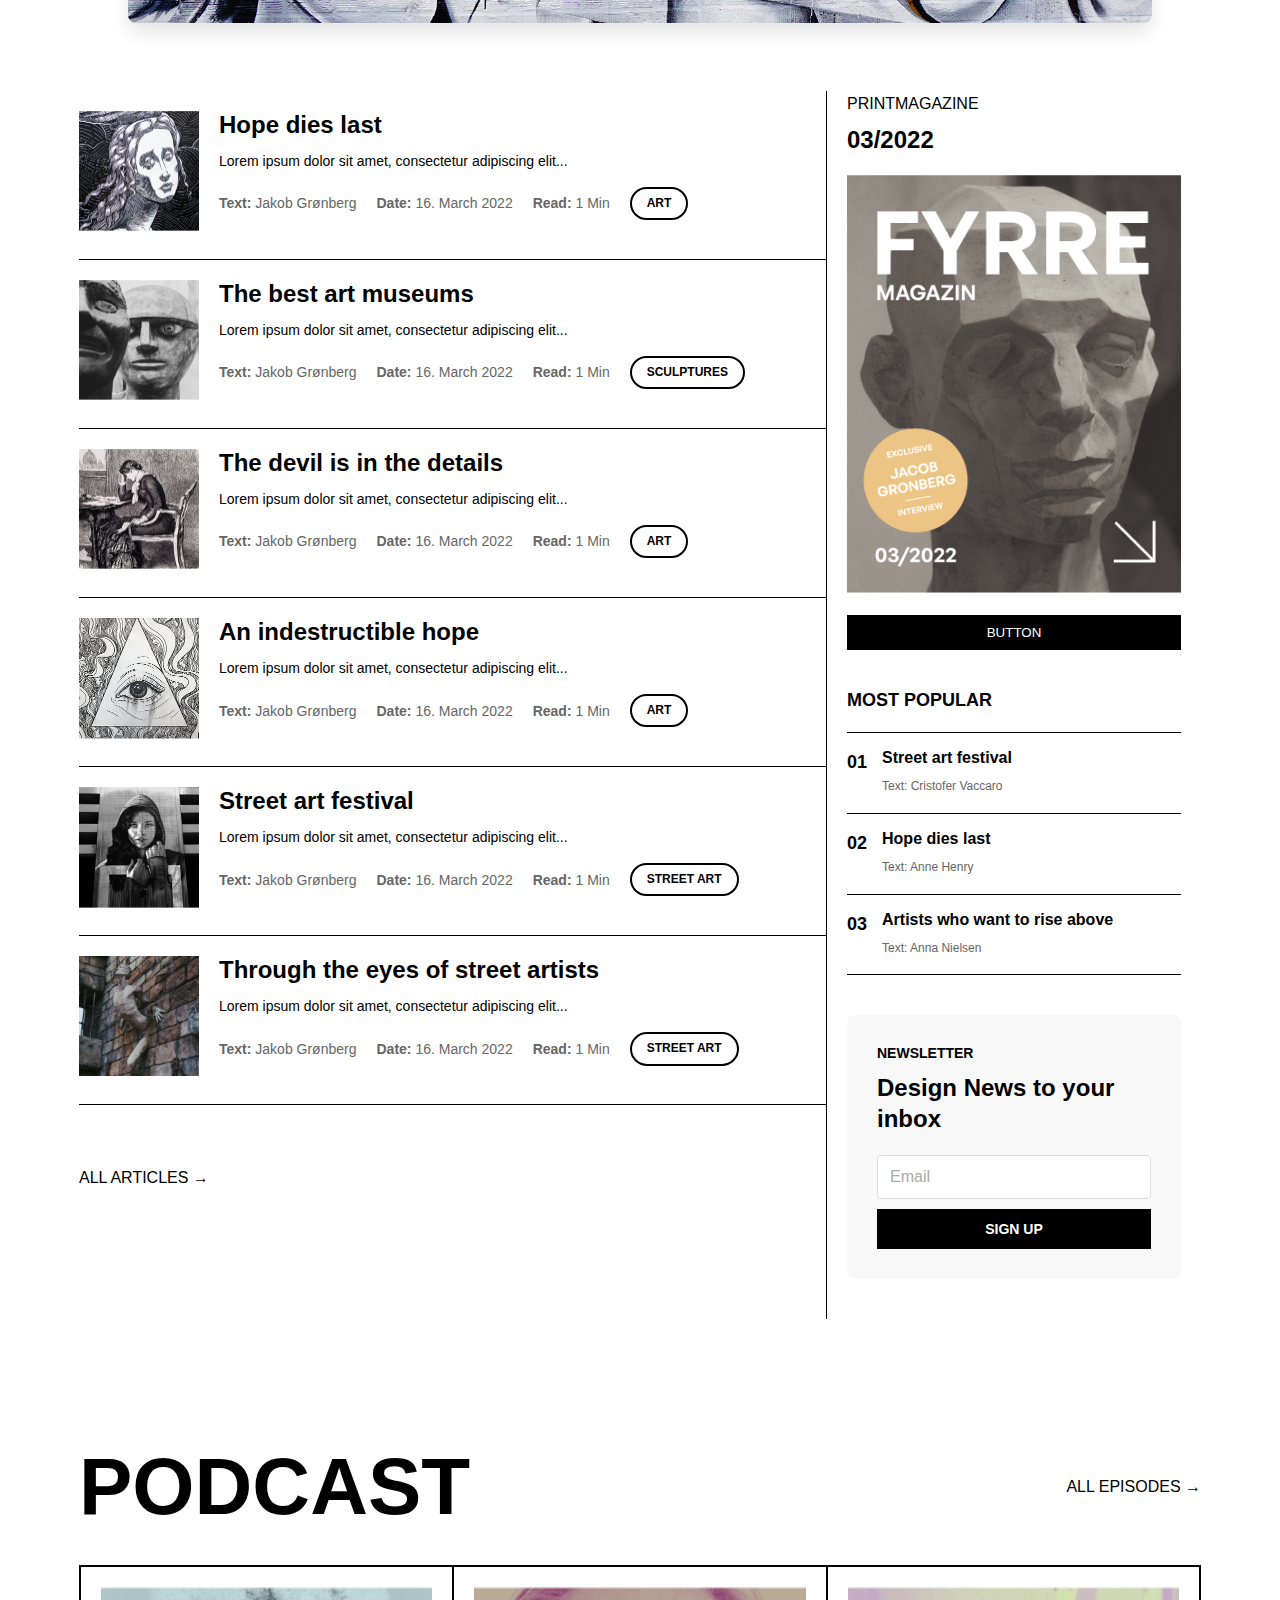
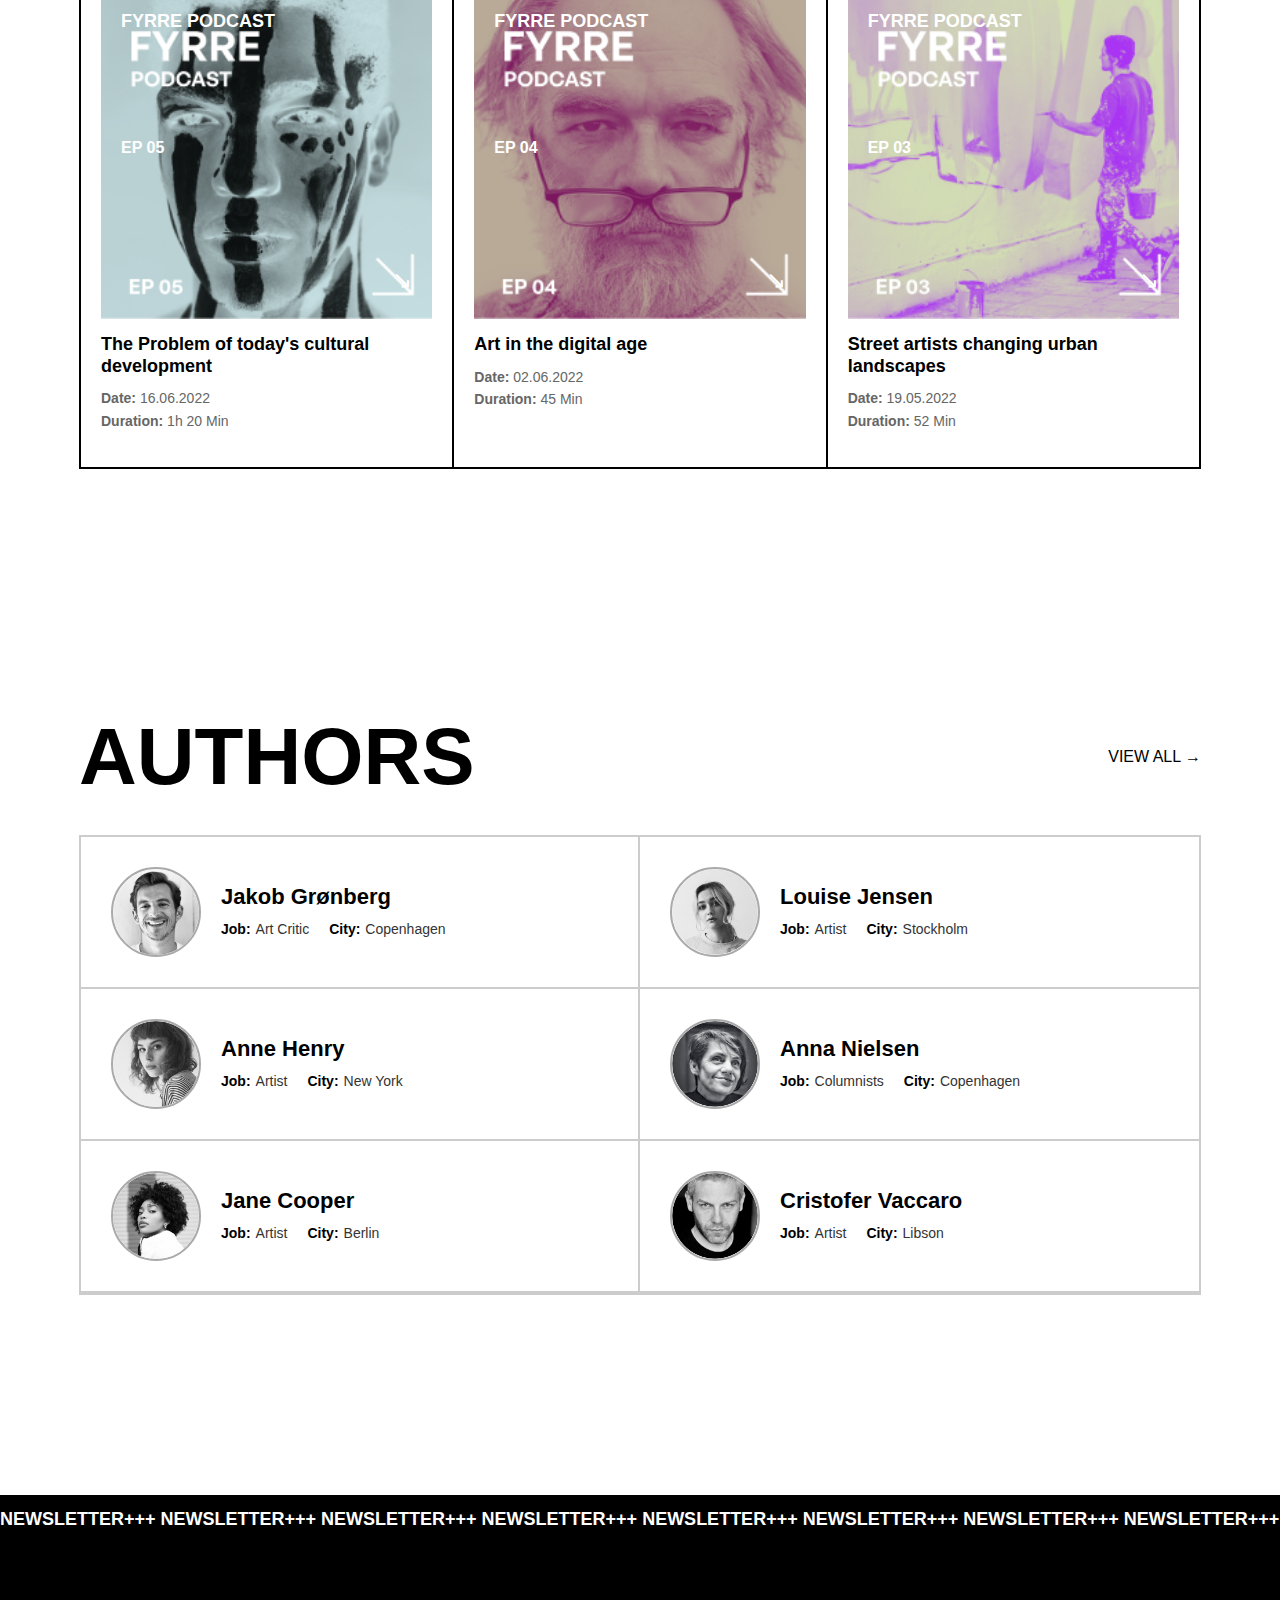
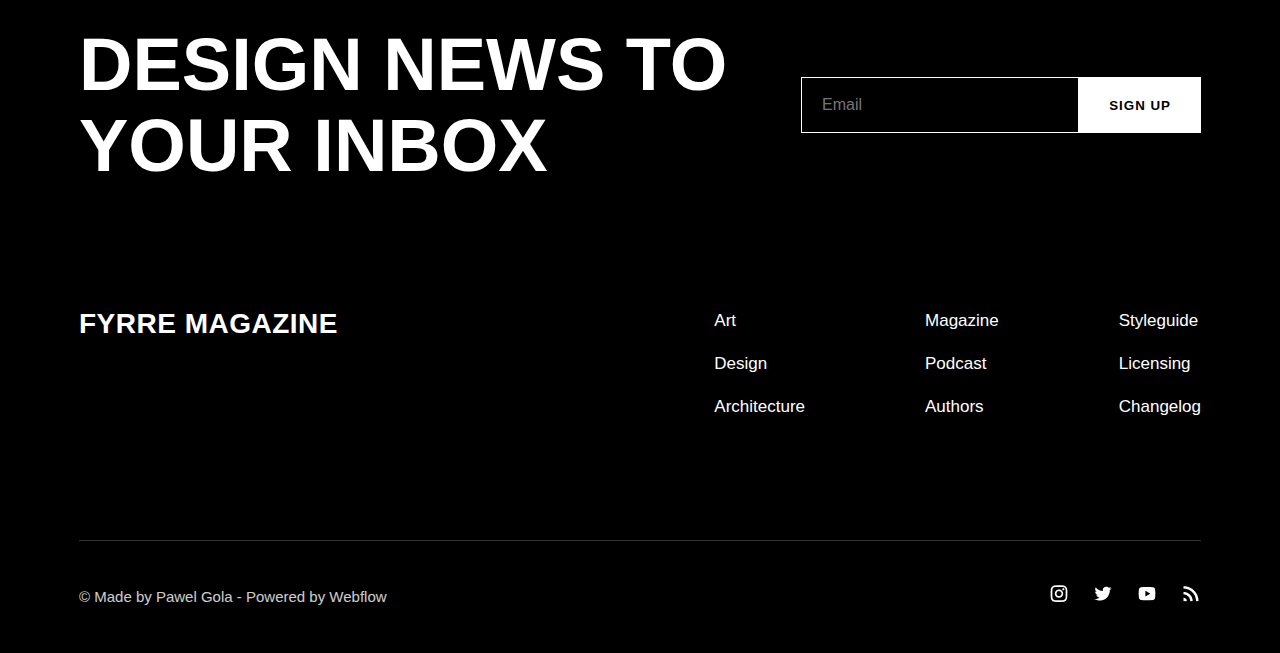
==== commit 407283cf: "Small fixes" ====
--- a/src/home/index.html
+++ b/src/home/index.html
@@ -1,5 +1,6 @@
 <!DOCTYPE html>
 <html lang="en">
+
 <head>
     <meta charset="UTF-8">
     <meta name="viewport" content="width=device-width, initial-scale=1.0">
@@ -8,6 +9,7 @@
     <link rel="stylesheet" href="https://cdnjs.cloudflare.com/ajax/libs/font-awesome/6.4.0/css/all.min.css">
     <link rel="stylesheet" href="style.css">
 </head>
+
 <body>
     <header class="site-header">
         <div class="container">
@@ -28,7 +30,7 @@
                         </div>
                     </div>
                 </div>
-            </div>            
+            </div>
         </div>
     </header>
 
@@ -39,8 +41,8 @@
             </div>
             <div class="lead-content">
                 <p class="article-description">
-                    Lorem ipsum dolor sit amet, consectetur adipiscing elit, sed do eiusmod tempor incididunt 
-                    ut labore et dolore magna aliqua. Egestas dui id ornare arcu odio ut sem. Cras ornare arcu 
+                    Lorem ipsum dolor sit amet, consectetur adipiscing elit, sed do eiusmod tempor incididunt
+                    ut labore et dolore magna aliqua. Egestas dui id ornare arcu odio ut sem. Cras ornare arcu
                     dui vivamus arcu felis bibendum ut. Porttitor leo a diam.
                 </p>
                 <div class="article-meta">
@@ -153,9 +155,9 @@
                             </div>
                         </div>
                     </article>
-         
+
                     <div class="view-all-articles-btn">
-                        <a href="#" class="all-articles-btn">
+                        <a href="#" class="view-all">
                             <span class="all-text">ALL ARTICLES</span> <span class="arrow">→</span>
                         </a>
                     </div>
@@ -212,7 +214,7 @@
         <div class="container">
             <div class="section-header">
                 <h2>PODCAST</h2>
-                <a href="#" class="view-all">ALL EPISODES →</a>
+                <a href="/src/podcasts/podcasts.html" class="view-all">ALL EPISODES →</a>
             </div>
 
             <div class="podcast-grid">
@@ -234,130 +236,123 @@
                     </div>
                 </div>
 
-<div class="podcast-card">
-    <div class="podcast-image">
-        <img src="/assets/images/thehiddenmessagesofjacknielson.png" alt="Episode 4">
-        <div class="podcast-overlay">
-            <div class="podcast-label">FYRRE PODCAST</div>
-            <div class="episode-number">EP 04</div>
-            <div class="arrow-icon">↘</div>
-        </div>
-    </div>
-    <div class="podcast-info">
-        <h3>Art in the digital age</h3>
-        <div class="podcast-meta">
-            <span class="meta-item"><strong>Date:</strong> 02.06.2022</span>
-            <span class="meta-item"><strong>Duration:</strong> 45 Min</span>
-        </div>
-    </div>
-</div>
-
-<div class="podcast-card">
-    <div class="podcast-image">
-        <img src="/assets/images/behindthescnesofthestreeartculture.png" alt="Episode 3">
-        <div class="podcast-overlay">
-            <div class="podcast-label">FYRRE PODCAST</div>
-            <div class="episode-number">EP 03</div>
-            <div class="arrow-icon">↘</div>
-        </div>
-    </div>
-    <div class="podcast-info">
-        <h3>Street artists changing urban landscapes</h3>
-        <div class="podcast-meta">
-            <span class="meta-item"><strong>Date:</strong> 19.05.2022</span>
-            <span class="meta-item"><strong>Duration:</strong> 52 Min</span>
-        </div>
-    </div>
-</div>
-</div>
-</div>
-</section>
-
-<section class="authors-section">
-    <div class="container">
-        <div class="section-header">
-            <h2>AUTHORS</h2>
-            <a href="#" class="view-all">VIEW ALL →</a>
-        </div>
-
-        <div class="authors-grid">
-            <div class="author-card">
-                <img src="/assets/images/Jakob Grønberg.png" alt="Jakob Grønberg">
-                <div class="author-info">
-                    <h3>Jakob Grønberg</h3>
-                    <div class="author-meta">
-                        <span data-label="Job">Art Critic</span>
-                        <span data-label="City">Copenhagen</span>
-                    </div>
-                </div>
-            </div>
-
-            <div class="author-card">
-                <img src="/assets/images/Louise Jensen.png" alt="Anne Henry">
-                <div class="author-info">
-                    <h3>Louise Jensen</h3>
-                    <div class="author-meta">
-                        <span data-label="Job">Artist</span>
-                        <span data-label="City">Stockholm</span>
-                    </div>
-                </div>
-            </div>
-
-            <div class="author-card">
-                <img src="/assets/images/Anne Henry.png" alt="Cristofer Vaccaro">
-                <div class="author-info">
-                    <h3>Anne Henry</h3>
-                    <div class="author-meta">
-                        <span data-label="Job">Artist</span>
-                        <span data-label="City">New York</span>
-                    </div>
-                </div>
-            </div>
-
-            <div class="author-card">
-                <img src="/assets/images/Anna Nielsen.png" alt="Anna Nielsen">
-                <div class="author-info">
-                    <h3>Anna Nielsen</h3>
-                    <div class="author-meta">
-                        <span data-label="Job">Columnists</span>
-                        <span data-label="City">Copenhagen</span>
-                    </div>
-                </div>
-            </div>
-            <div class="author-card">
-                <img src="/assets/images/Jane Cooper.png" alt="Anna Nielsen">
-                <div class="author-info">
-                    <h3>Jane Cooper</h3>
-                    <div class="author-meta">
-                        <span data-label="Job">Artist</span>
-                        <span data-label="City">Berlin</span>
-                    </div>
-                </div>
-            </div>
-            <div class="author-card">
-                <img src="/assets/images/Cristofer Vaccaro.png" alt="Anna Nielsen">
-                <div class="author-info">
-                    <h3>Cristofer Vaccaro</h3>
-                    <div class="author-meta">
-                        <span data-label="Job">Artist</span>
-                        <span data-label="City">Libson</span>
-                    </div>
-                </div>
-            </div>
-        </div>
-    </div>
-</section>
+                <div class="podcast-card">
+                    <div class="podcast-image">
+                        <img src="/assets/images/thehiddenmessagesofjacknielson.png" alt="Episode 4">
+                        <div class="podcast-overlay">
+                            <div class="podcast-label">FYRRE PODCAST</div>
+                            <div class="episode-number">EP 04</div>
+                            <div class="arrow-icon">↘</div>
+                        </div>
+                    </div>
+                    <div class="podcast-info">
+                        <h3>Art in the digital age</h3>
+                        <div class="podcast-meta">
+                            <span class="meta-item"><strong>Date:</strong> 02.06.2022</span>
+                            <span class="meta-item"><strong>Duration:</strong> 45 Min</span>
+                        </div>
+                    </div>
+                </div>
+
+                <div class="podcast-card">
+                    <div class="podcast-image">
+                        <img src="/assets/images/behindthescnesofthestreeartculture.png" alt="Episode 3">
+                        <div class="podcast-overlay">
+                            <div class="podcast-label">FYRRE PODCAST</div>
+                            <div class="episode-number">EP 03</div>
+                            <div class="arrow-icon">↘</div>
+                        </div>
+                    </div>
+                    <div class="podcast-info">
+                        <h3>Street artists changing urban landscapes</h3>
+                        <div class="podcast-meta">
+                            <span class="meta-item"><strong>Date:</strong> 19.05.2022</span>
+                            <span class="meta-item"><strong>Duration:</strong> 52 Min</span>
+                        </div>
+                    </div>
+                </div>
+            </div>
+        </div>
+    </section>
+
+    <section class="authors-section">
+        <div class="container">
+            <div class="section-header">
+                <h2>AUTHORS</h2>
+                <a href="/src/authors/authors.html" class="view-all">VIEW ALL →</a>
+            </div>
+
+            <div class="authors-grid">
+                <div class="author-card">
+                    <img src="/assets/images/Jakob Grønberg.png" alt="Jakob Grønberg">
+                    <div class="author-info">
+                        <h3>Jakob Grønberg</h3>
+                        <div class="author-meta">
+                            <span data-label="Job">Art Critic</span>
+                            <span data-label="City">Copenhagen</span>
+                        </div>
+                    </div>
+                </div>
+
+                <div class="author-card">
+                    <img src="/assets/images/Louise Jensen.png" alt="Anne Henry">
+                    <div class="author-info">
+                        <h3>Louise Jensen</h3>
+                        <div class="author-meta">
+                            <span data-label="Job">Artist</span>
+                            <span data-label="City">Stockholm</span>
+                        </div>
+                    </div>
+                </div>
+
+                <div class="author-card">
+                    <img src="/assets/images/Anne Henry.png" alt="Cristofer Vaccaro">
+                    <div class="author-info">
+                        <h3>Anne Henry</h3>
+                        <div class="author-meta">
+                            <span data-label="Job">Artist</span>
+                            <span data-label="City">New York</span>
+                        </div>
+                    </div>
+                </div>
+
+                <div class="author-card">
+                    <img src="/assets/images/Anna Nielsen.png" alt="Anna Nielsen">
+                    <div class="author-info">
+                        <h3>Anna Nielsen</h3>
+                        <div class="author-meta">
+                            <span data-label="Job">Columnists</span>
+                            <span data-label="City">Copenhagen</span>
+                        </div>
+                    </div>
+                </div>
+                <div class="author-card">
+                    <img src="/assets/images/Jane Cooper.png" alt="Anna Nielsen">
+                    <div class="author-info">
+                        <h3>Jane Cooper</h3>
+                        <div class="author-meta">
+                            <span data-label="Job">Artist</span>
+                            <span data-label="City">Berlin</span>
+                        </div>
+                    </div>
+                </div>
+                <div class="author-card">
+                    <img src="/assets/images/Cristofer Vaccaro.png" alt="Anna Nielsen">
+                    <div class="author-info">
+                        <h3>Cristofer Vaccaro</h3>
+                        <div class="author-meta">
+                            <span data-label="Job">Artist</span>
+                            <span data-label="City">Libson</span>
+                        </div>
+                    </div>
+                </div>
+            </div>
+        </div>
+    </section>
 
     <div id="footer-container"></div>
 
     <script>
-        fetch('/assets/components/Header.html')
-            .then(response => response.text())
-            .then(data => {
-                document.getElementById('header-container').innerHTML = data;
-            })
-            .catch(error => console.error('Error loading header:', error));
-
         fetch('/assets/components/Footer.html')
             .then(response => response.text())
             .then(data => {
@@ -366,4 +361,5 @@
             .catch(error => console.error('Error loading footer:', error));
     </script>
 </body>
+
 </html>--- a/assets/components/Footer.css
+++ b/assets/components/Footer.css
@@ -25,8 +25,13 @@
 }
 
 @keyframes scrollText {
-    0% { transform: translateX(0); }
-    100% { transform: translateX(-50%); }
+    0% {
+        transform: translateX(0);
+    }
+
+    100% {
+        transform: translateX(-50%);
+    }
 }
 
 .footer {
@@ -154,11 +159,11 @@
     .container {
         padding: 0 60px;
     }
-    
+
     .footer-headline h1 {
         font-size: 60px;
     }
-    
+
     .footer-links {
         gap: 80px;
     }
@@ -168,23 +173,23 @@
     .container {
         padding: 0 40px;
     }
-    
+
     .footer-headline h1 {
         font-size: 48px;
     }
-    
+
     .footer-main {
         flex-direction: column;
         align-items: flex-start;
         gap: 40px;
         margin-bottom: 80px;
     }
-    
+
     .newsletter-signup {
         width: 100%;
         min-width: unset;
     }
-    
+
     .footer-links {
         gap: 60px;
     }
@@ -194,23 +199,23 @@
     .container {
         padding: 0 20px;
     }
-    
+
     .footer-headline h1 {
         font-size: 36px;
     }
-    
+
     .footer-nav {
         flex-direction: column;
         gap: 40px;
         margin-bottom: 80px;
     }
-    
+
     .footer-links {
         flex-direction: column;
         gap: 40px;
         margin-top: 30px;
     }
-    
+
     .footer-bottom {
         flex-direction: column;
         gap: 30px;
@@ -222,12 +227,12 @@
     .footer-headline h1 {
         font-size: 32px;
     }
-    
+
     .newsletter-signup {
         flex-direction: column;
         gap: 10px;
     }
-    
+
     .newsletter-signup button {
         width: 100%;
     }
--- a/src/home/style.css
+++ b/src/home/style.css
@@ -16,7 +16,12 @@
             padding: 0 15px;
         }
 
-        h1, h2, h3, h4, h5, h6 {
+        h1,
+        h2,
+        h3,
+        h4,
+        h5,
+        h6 {
             font-weight: 700;
             line-height: 1.2;
         }
@@ -114,8 +119,13 @@
         }
 
         @keyframes ticker-scroll {
-            0% { transform: translateX(100%); }
-            100% { transform: translateX(-100%); }
+            0% {
+                transform: translateX(100%);
+            }
+
+            100% {
+                transform: translateX(-100%);
+            }
         }
 
         .section-header {
@@ -134,6 +144,7 @@
         .view-all {
             font-size: 16px;
             font-weight: 500;
+            color: black;
         }
 
         .authors-section {
@@ -489,7 +500,7 @@
             text-align: center;
             margin-top: 40px;
             padding-top: 20px;
-        } 
+        }
 
         .view-all-articles-btn {
             margin-top: 40px;
@@ -629,11 +640,11 @@
             .main-title h1 {
                 font-size: 80px;
             }
-            
+
             .section-header h2 {
                 font-size: 60px;
             }
-            
+
             .lead-article .headline {
                 font-size: 60px;
             }
@@ -643,11 +654,11 @@
             .podcast-grid {
                 grid-template-columns: repeat(2, 1fr);
             }
-            
+
             .authors-grid {
                 grid-template-columns: 1fr;
             }
-            
+
             .author-card:nth-child(odd) {
                 border-right: none;
             }
@@ -678,23 +689,23 @@
             .main-title h1 {
                 font-size: 50px;
             }
-            
+
             .section-header h2 {
                 font-size: 40px;
             }
-            
+
             .podcast-grid {
                 grid-template-columns: 1fr;
             }
-            
+
             .articles-grid {
                 grid-template-columns: 1fr;
             }
-            
+
             .main-articles {
                 border-right: none;
             }
-            
+
             .lead-article .headline {
                 font-size: 40px;
             }
@@ -704,11 +715,11 @@
                 align-items: flex-start;
                 gap: 10px;
             }
-            
+
             .article-card {
                 flex-direction: column;
             }
-            
+
             .article-image {
                 width: 100%;
                 margin-right: 0;
@@ -720,15 +731,15 @@
             .main-title h1 {
                 font-size: 60px;
             }
-            
+
             .section-header h2 {
                 font-size: 30px;
             }
-            
+
             .author-card {
                 padding: 15px;
             }
-            
+
             .lead-article .headline {
                 font-size: 30px;
             }
